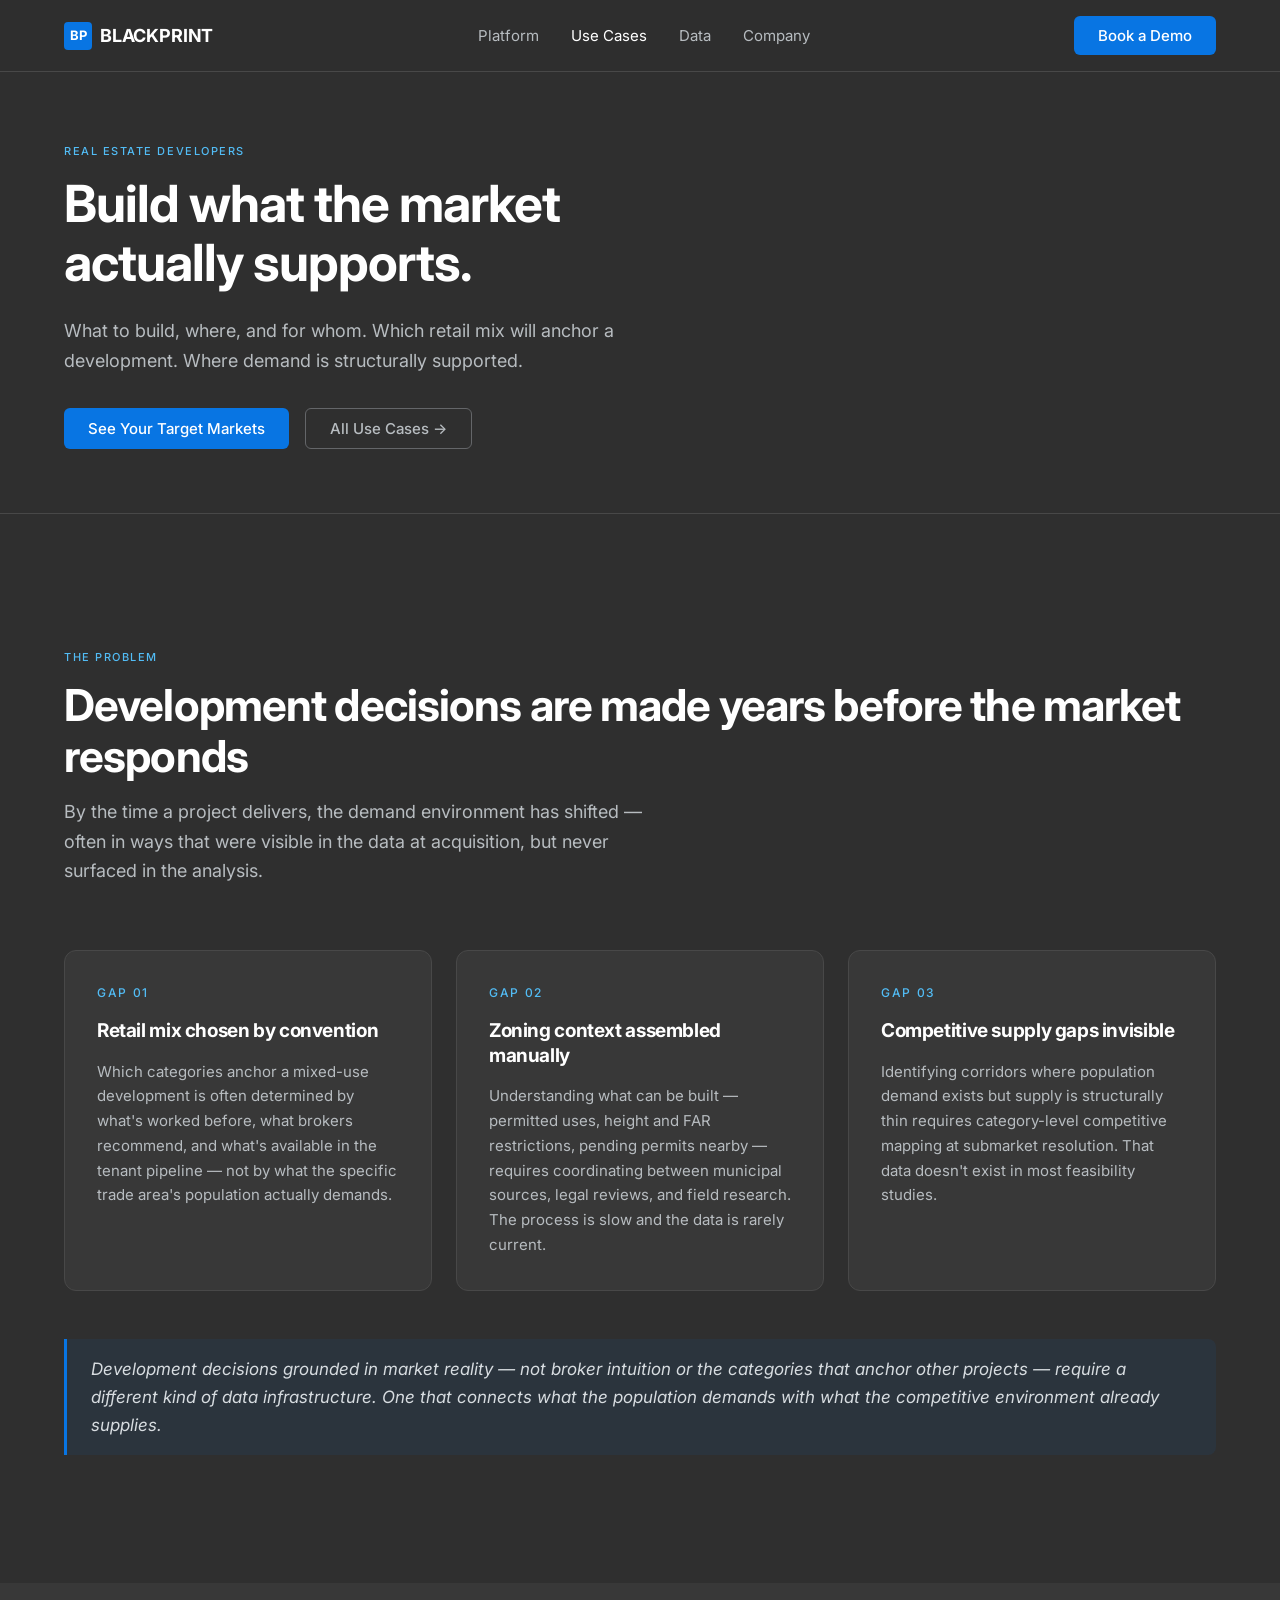
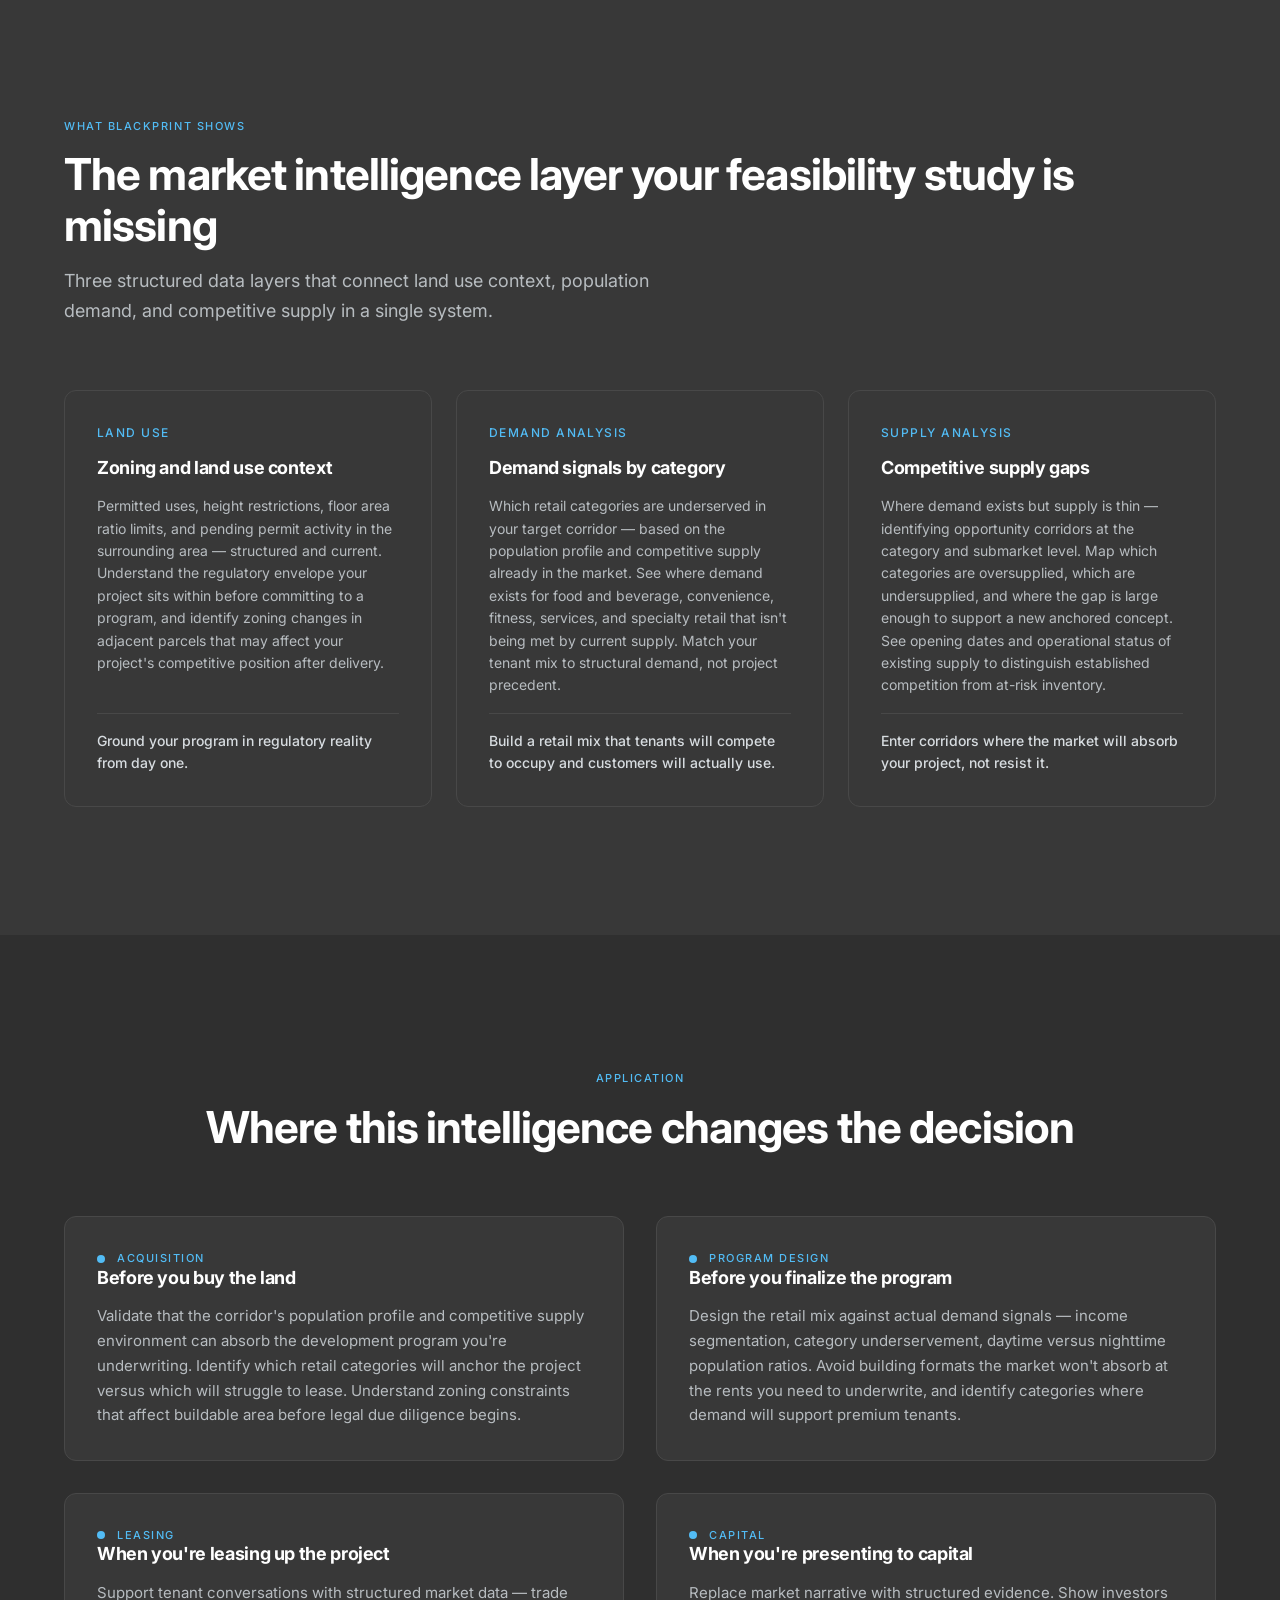
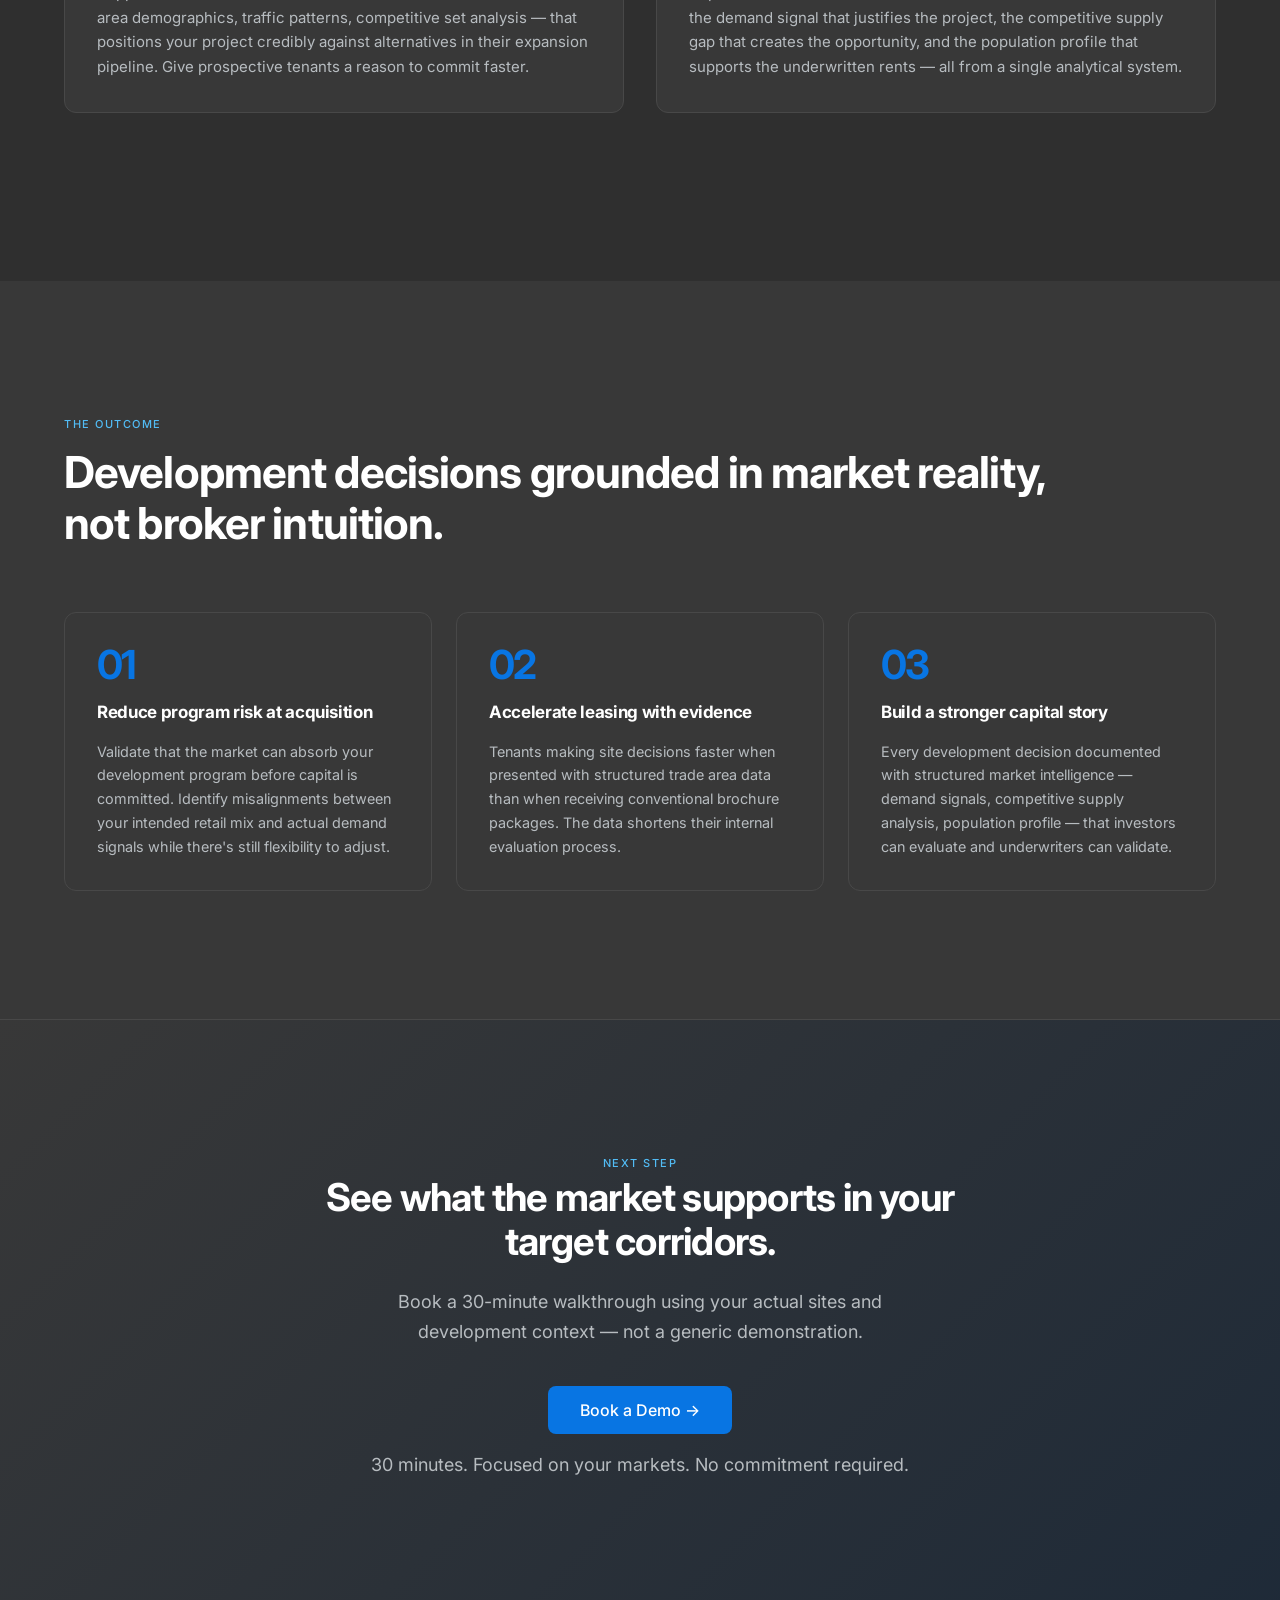
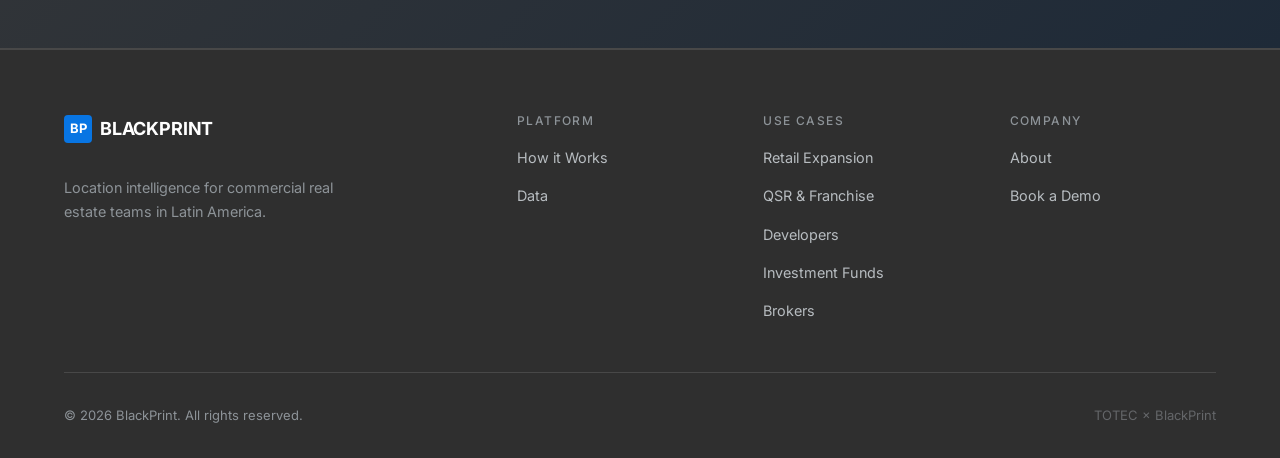
==== use-cases/developers.html @ a7b7764f "Add developers use-case page and company page - use-cases/developers.html: developer-focused page co" ====
<!DOCTYPE html>
<html lang="en">
<head>
  <meta charset="UTF-8" />
  <meta name="viewport" content="width=device-width, initial-scale=1.0" />
  <title>Developers — BlackPrint</title>
  <meta name="description" content="Build what the market actually supports. BlackPrint gives real estate developers zoning context, demand signals by category, and competitive supply gap analysis to ground development decisions in market reality." />
  <link rel="preconnect" href="https://fonts.googleapis.com" />
  <link rel="preconnect" href="https://fonts.gstatic.com" crossorigin />
  <link href="https://fonts.googleapis.com/css2?family=Inter:wght@400;500;700&display=swap" rel="stylesheet" />
  <link rel="stylesheet" href="../css/style.css" />
</head>
<body>

  <nav class="nav" id="nav">
    <div class="nav__inner">
      <a href="/" class="nav__logo"><div class="nav__logo-mark">BP</div>BLACKPRINT</a>
      <ul class="nav__links">
        <li><a href="../platform.html" class="nav__link">Platform</a></li>
        <li><a href="index.html" class="nav__link active">Use Cases</a></li>
        <li><a href="../data/index.html" class="nav__link">Data</a></li>
        <li><a href="../company/index.html" class="nav__link">Company</a></li>
      </ul>
      <div class="nav__cta"><a href="../demo.html" class="btn btn--primary">Book a Demo</a></div>
      <button class="nav__toggle" id="navToggle" aria-label="Toggle menu"><span></span><span></span><span></span></button>
    </div>
  </nav>

  <!-- PAGE HERO -->
  <section class="page-hero">
    <div class="container">
      <span class="eyebrow">Real Estate Developers</span>
      <h1>Build what the market<br/>actually supports.</h1>
      <p style="font-size:1.125rem;color:var(--depth-3);max-width:600px;margin-top:1.5rem;line-height:1.65;">What to build, where, and for whom. Which retail mix will anchor a development. Where demand is structurally supported.</p>
      <div style="margin-top:2rem;display:flex;gap:1rem;flex-wrap:wrap;">
        <a href="../demo.html" class="btn btn--primary">See Your Target Markets</a>
        <a href="index.html" class="btn btn--secondary">All Use Cases →</a>
      </div>
    </div>
  </section>

  <!-- PROBLEM SECTION -->
  <section class="section section--dark">
    <div class="container">
      <div class="section-header reveal">
        <span class="eyebrow">The Problem</span>
        <h2>Development decisions are made years before the market responds</h2>
        <p>By the time a project delivers, the demand environment has shifted — often in ways that were visible in the data at acquisition, but never surfaced in the analysis.</p>
      </div>

      <div class="problem-cards reveal">
        <div class="problem-card">
          <div class="problem-card__number">Gap 01</div>
          <h3>Retail mix chosen by convention</h3>
          <p>Which categories anchor a mixed-use development is often determined by what's worked before, what brokers recommend, and what's available in the tenant pipeline — not by what the specific trade area's population actually demands.</p>
        </div>
        <div class="problem-card">
          <div class="problem-card__number">Gap 02</div>
          <h3>Zoning context assembled manually</h3>
          <p>Understanding what can be built — permitted uses, height and FAR restrictions, pending permits nearby — requires coordinating between municipal sources, legal reviews, and field research. The process is slow and the data is rarely current.</p>
        </div>
        <div class="problem-card">
          <div class="problem-card__number">Gap 03</div>
          <h3>Competitive supply gaps invisible</h3>
          <p>Identifying corridors where population demand exists but supply is structurally thin requires category-level competitive mapping at submarket resolution. That data doesn't exist in most feasibility studies.</p>
        </div>
      </div>

      <div class="bridge-line reveal">
        <p>Development decisions grounded in market reality — not broker intuition or the categories that anchor other projects — require a different kind of data infrastructure. One that connects what the population demands with what the competitive environment already supplies.</p>
      </div>
    </div>
  </section>

  <!-- WHAT BLACKPRINT SHOWS -->
  <section class="section section--mid">
    <div class="container">
      <div class="section-header reveal">
        <span class="eyebrow">What BlackPrint Shows</span>
        <h2>The market intelligence layer your feasibility study is missing</h2>
        <p>Three structured data layers that connect land use context, population demand, and competitive supply in a single system.</p>
      </div>

      <div style="display:grid;grid-template-columns:repeat(auto-fit,minmax(300px,1fr));gap:var(--space-6);">

        <div class="icp-card reveal">
          <div class="icp-card__role">Land Use</div>
          <h3>Zoning and land use context</h3>
          <p>Permitted uses, height restrictions, floor area ratio limits, and pending permit activity in the surrounding area — structured and current. Understand the regulatory envelope your project sits within before committing to a program, and identify zoning changes in adjacent parcels that may affect your project's competitive position after delivery.</p>
          <div class="outcome">
            <p>Ground your program in regulatory reality from day one.</p>
          </div>
        </div>

        <div class="icp-card reveal">
          <div class="icp-card__role">Demand Analysis</div>
          <h3>Demand signals by category</h3>
          <p>Which retail categories are underserved in your target corridor — based on the population profile and competitive supply already in the market. See where demand exists for food and beverage, convenience, fitness, services, and specialty retail that isn't being met by current supply. Match your tenant mix to structural demand, not project precedent.</p>
          <div class="outcome">
            <p>Build a retail mix that tenants will compete to occupy and customers will actually use.</p>
          </div>
        </div>

        <div class="icp-card reveal">
          <div class="icp-card__role">Supply Analysis</div>
          <h3>Competitive supply gaps</h3>
          <p>Where demand exists but supply is thin — identifying opportunity corridors at the category and submarket level. Map which categories are oversupplied, which are undersupplied, and where the gap is large enough to support a new anchored concept. See opening dates and operational status of existing supply to distinguish established competition from at-risk inventory.</p>
          <div class="outcome">
            <p>Enter corridors where the market will absorb your project, not resist it.</p>
          </div>
        </div>

      </div>
    </div>
  </section>

  <!-- HOW IT APPLIES SECTION -->
  <section class="section section--dark">
    <div class="container">
      <div class="section-header section-header--center reveal">
        <span class="eyebrow">Application</span>
        <h2>Where this intelligence changes the decision</h2>
      </div>

      <div style="display:grid;grid-template-columns:1fr 1fr;gap:var(--space-8);margin-bottom:var(--space-10);" class="reveal">

        <div style="background:var(--depth-8);border:1px solid var(--depth-7);border-radius:12px;padding:var(--space-8);">
          <div style="display:flex;align-items:center;gap:var(--space-3);margin-bottom:var(--space-5);">
            <div style="width:8px;height:8px;border-radius:50%;background:var(--blue-highlight);flex-shrink:0;"></div>
            <span class="eyebrow" style="margin:0;">Acquisition</span>
          </div>
          <h3 style="font-size:1.125rem;margin-bottom:var(--space-4);">Before you buy the land</h3>
          <p style="color:var(--depth-3);font-size:0.9375rem;line-height:1.65;">Validate that the corridor's population profile and competitive supply environment can absorb the development program you're underwriting. Identify which retail categories will anchor the project versus which will struggle to lease. Understand zoning constraints that affect buildable area before legal due diligence begins.</p>
        </div>

        <div style="background:var(--depth-8);border:1px solid var(--depth-7);border-radius:12px;padding:var(--space-8);">
          <div style="display:flex;align-items:center;gap:var(--space-3);margin-bottom:var(--space-5);">
            <div style="width:8px;height:8px;border-radius:50%;background:var(--blue-highlight);flex-shrink:0;"></div>
            <span class="eyebrow" style="margin:0;">Program Design</span>
          </div>
          <h3 style="font-size:1.125rem;margin-bottom:var(--space-4);">Before you finalize the program</h3>
          <p style="color:var(--depth-3);font-size:0.9375rem;line-height:1.65;">Design the retail mix against actual demand signals — income segmentation, category underservement, daytime versus nighttime population ratios. Avoid building formats the market won't absorb at the rents you need to underwrite, and identify categories where demand will support premium tenants.</p>
        </div>

        <div style="background:var(--depth-8);border:1px solid var(--depth-7);border-radius:12px;padding:var(--space-8);">
          <div style="display:flex;align-items:center;gap:var(--space-3);margin-bottom:var(--space-5);">
            <div style="width:8px;height:8px;border-radius:50%;background:var(--blue-highlight);flex-shrink:0;"></div>
            <span class="eyebrow" style="margin:0;">Leasing</span>
          </div>
          <h3 style="font-size:1.125rem;margin-bottom:var(--space-4);">When you're leasing up the project</h3>
          <p style="color:var(--depth-3);font-size:0.9375rem;line-height:1.65;">Support tenant conversations with structured market data — trade area demographics, traffic patterns, competitive set analysis — that positions your project credibly against alternatives in their expansion pipeline. Give prospective tenants a reason to commit faster.</p>
        </div>

        <div style="background:var(--depth-8);border:1px solid var(--depth-7);border-radius:12px;padding:var(--space-8);">
          <div style="display:flex;align-items:center;gap:var(--space-3);margin-bottom:var(--space-5);">
            <div style="width:8px;height:8px;border-radius:50%;background:var(--blue-highlight);flex-shrink:0;"></div>
            <span class="eyebrow" style="margin:0;">Capital</span>
          </div>
          <h3 style="font-size:1.125rem;margin-bottom:var(--space-4);">When you're presenting to capital</h3>
          <p style="color:var(--depth-3);font-size:0.9375rem;line-height:1.65;">Replace market narrative with structured evidence. Show investors the demand signal that justifies the project, the competitive supply gap that creates the opportunity, and the population profile that supports the underwritten rents — all from a single analytical system.</p>
        </div>

      </div>
    </div>
  </section>

  <!-- OUTCOME SECTION -->
  <section class="section section--mid">
    <div class="container">
      <div class="section-header reveal">
        <span class="eyebrow">The Outcome</span>
        <h2>Development decisions grounded in market reality,<br/>not broker intuition.</h2>
      </div>

      <div class="outcome-blocks reveal">
        <div class="outcome-block">
          <div class="outcome-block__num">01</div>
          <h3>Reduce program risk at acquisition</h3>
          <p>Validate that the market can absorb your development program before capital is committed. Identify misalignments between your intended retail mix and actual demand signals while there's still flexibility to adjust.</p>
        </div>
        <div class="outcome-block">
          <div class="outcome-block__num">02</div>
          <h3>Accelerate leasing with evidence</h3>
          <p>Tenants making site decisions faster when presented with structured trade area data than when receiving conventional brochure packages. The data shortens their internal evaluation process.</p>
        </div>
        <div class="outcome-block">
          <div class="outcome-block__num">03</div>
          <h3>Build a stronger capital story</h3>
          <p>Every development decision documented with structured market intelligence — demand signals, competitive supply analysis, population profile — that investors can evaluate and underwriters can validate.</p>
        </div>
      </div>
    </div>
  </section>

  <!-- FINAL CTA -->
  <section class="final-cta">
    <div class="container">
      <div class="reveal">
        <span class="eyebrow">Next Step</span>
        <h2>See what the market supports in your target corridors.</h2>
        <p>Book a 30-minute walkthrough using your actual sites and development context — not a generic demonstration.</p>
        <div class="final-cta__actions">
          <a href="../demo.html" class="btn btn--primary btn--lg">Book a Demo →</a>
          <p class="final-cta__note">30 minutes. Focused on your markets. No commitment required.</p>
        </div>
      </div>
    </div>
  </section>

  <footer class="footer">
    <div class="container">
      <div class="footer__grid">
        <div class="footer__brand"><a href="/" class="nav__logo" style="margin-bottom:1rem;display:inline-flex;"><div class="nav__logo-mark">BP</div>BLACKPRINT</a><p>Location intelligence for commercial real estate teams in Latin America.</p></div>
        <div class="footer__col"><h4>Platform</h4><ul><li><a href="../platform.html">How it Works</a></li><li><a href="../data/index.html">Data</a></li></ul></div>
        <div class="footer__col"><h4>Use Cases</h4><ul><li><a href="retail.html">Retail Expansion</a></li><li><a href="qsr.html">QSR &amp; Franchise</a></li><li><a href="developers.html">Developers</a></li><li><a href="funds.html">Investment Funds</a></li><li><a href="brokers.html">Brokers</a></li></ul></div>
        <div class="footer__col"><h4>Company</h4><ul><li><a href="../company/index.html">About</a></li><li><a href="../demo.html">Book a Demo</a></li></ul></div>
      </div>
      <div class="footer__bottom"><p>© 2026 BlackPrint. All rights reserved.</p><p style="color:var(--depth-6);">TOTEC × BlackPrint</p></div>
    </div>
  </footer>

  <script src="../js/main.js"></script>
</body>
</html>
---- css/style.css ----
/* ============================================
   BLACKPRINT — DESIGN SYSTEM
   TOTEC × BlackPrint | 2026
   ============================================ */

/* --- 1. CUSTOM PROPERTIES ------------------- */
:root {
  /* Shades */
  --depth-9: #2F2F2F;
  --depth-8: #383838;
  --depth-7: #484848;
  --depth-6: #646669;
  --depth-5: #8D9398;
  --depth-3: #B7BCC0;
  --depth-1: #D7DCE0;
  --on-primary: #FFFFFF;
  --on-secondary: #231F20;

  /* Accents */
  --blue-primary: #0875E3;
  --blue-highlight: #52BCF5;
  --pink-primary: #FE2B7C;
  --pink-highlight: #FF9E9E;

  /* Map Colors */
  --map-turquoise: #00BCD4;
  --map-lavender: #A8B0F2;
  --map-purple: #7E57C2;
  --map-blue: #6176F8;
  --map-lime: #C0CA33;
  --map-green: #43A047;
  --map-yellow: #FBC02D;
  --map-orange: #FF6F61;
  --map-red: #FF4F4F;

  /* Performance */
  --class-ab: #67AC5C;
  --class-e: #ED6337;

  /* Typography */
  --font-sans: 'Inter', -apple-system, BlinkMacSystemFont, 'Segoe UI', sans-serif;
  --weight-bold: 700;
  --weight-medium: 500;
  --weight-regular: 400;

  /* Spacing */
  --space-1: 0.25rem;
  --space-2: 0.5rem;
  --space-3: 0.75rem;
  --space-4: 1rem;
  --space-6: 1.5rem;
  --space-8: 2rem;
  --space-10: 2.5rem;
  --space-12: 3rem;
  --space-16: 4rem;
  --space-20: 5rem;
  --space-24: 6rem;
  --space-32: 8rem;

  /* Layout */
  --max-width: 1200px;
  --nav-height: 72px;
}

/* --- 2. RESET & BASE ----------------------- */
*, *::before, *::after {
  box-sizing: border-box;
  margin: 0;
  padding: 0;
}

html {
  scroll-behavior: smooth;
  font-size: 16px;
}

body {
  font-family: var(--font-sans);
  font-weight: var(--weight-regular);
  background-color: var(--depth-9);
  color: var(--on-primary);
  line-height: 1.65;
  -webkit-font-smoothing: antialiased;
  -moz-osx-font-smoothing: grayscale;
  overflow-x: hidden;
}

img, svg { display: block; max-width: 100%; }

a {
  color: inherit;
  text-decoration: none;
}

ul { list-style: none; }

/* --- 3. TYPOGRAPHY -------------------------- */
h1, h2, h3, h4, h5, h6 {
  font-weight: var(--weight-bold);
  line-height: 1.15;
  letter-spacing: -0.02em;
}

.eyebrow {
  font-weight: var(--weight-medium);
  font-size: 11px;
  letter-spacing: 0.14em;
  text-transform: uppercase;
  color: var(--blue-highlight);
}

.body-large {
  font-size: 1.125rem;
  line-height: 1.7;
}

.body-small {
  font-size: 0.875rem;
  line-height: 1.6;
}

/* --- 4. LAYOUT ------------------------------ */
.container {
  max-width: var(--max-width);
  margin: 0 auto;
  padding: 0 var(--space-6);
}

.section {
  padding: var(--space-32) 0;
}

.section--dark {
  background-color: var(--depth-9);
}

.section--mid {
  background-color: var(--depth-8);
}

.section--card {
  background-color: var(--depth-7);
}

.grid-2 {
  display: grid;
  grid-template-columns: repeat(2, 1fr);
  gap: var(--space-8);
}

.grid-3 {
  display: grid;
  grid-template-columns: repeat(3, 1fr);
  gap: var(--space-6);
}

.grid-4 {
  display: grid;
  grid-template-columns: repeat(4, 1fr);
  gap: var(--space-6);
}

/* --- 5. NAVIGATION -------------------------- */
.nav {
  position: fixed;
  top: 0;
  left: 0;
  right: 0;
  z-index: 100;
  height: var(--nav-height);
  background-color: rgba(47, 47, 47, 0.92);
  backdrop-filter: blur(12px);
  -webkit-backdrop-filter: blur(12px);
  border-bottom: 1px solid var(--depth-7);
  transition: background-color 0.3s ease, border-color 0.3s ease;
}

.nav--scrolled {
  background-color: rgba(47, 47, 47, 0.98);
  border-bottom-color: var(--depth-6);
}

.nav__inner {
  max-width: var(--max-width);
  margin: 0 auto;
  padding: 0 var(--space-6);
  height: 100%;
  display: flex;
  align-items: center;
  justify-content: space-between;
  gap: var(--space-8);
}

.nav__logo {
  display: flex;
  align-items: center;
  gap: var(--space-2);
  font-weight: var(--weight-bold);
  font-size: 1.125rem;
  letter-spacing: -0.01em;
  color: var(--on-primary);
  flex-shrink: 0;
}

.nav__logo-mark {
  width: 28px;
  height: 28px;
  background: var(--blue-primary);
  border-radius: 4px;
  display: flex;
  align-items: center;
  justify-content: center;
  font-size: 13px;
  font-weight: 700;
  color: #fff;
  letter-spacing: 0;
}

.nav__links {
  display: flex;
  align-items: center;
  gap: var(--space-8);
}

.nav__link {
  font-size: 0.9375rem;
  color: var(--depth-3);
  transition: color 0.2s;
  white-space: nowrap;
}

.nav__link:hover { color: var(--on-primary); }
.nav__link.active { color: var(--on-primary); }

.nav__cta {
  flex-shrink: 0;
}

/* Mobile menu toggle */
.nav__toggle {
  display: none;
  flex-direction: column;
  gap: 5px;
  cursor: pointer;
  padding: var(--space-2);
  background: none;
  border: none;
}

.nav__toggle span {
  display: block;
  width: 22px;
  height: 2px;
  background: var(--on-primary);
  border-radius: 1px;
  transition: transform 0.3s, opacity 0.3s;
}

.nav--open .nav__toggle span:nth-child(1) { transform: translateY(7px) rotate(45deg); }
.nav--open .nav__toggle span:nth-child(2) { opacity: 0; }
.nav--open .nav__toggle span:nth-child(3) { transform: translateY(-7px) rotate(-45deg); }

/* --- 6. BUTTONS ----------------------------- */
.btn {
  display: inline-flex;
  align-items: center;
  gap: var(--space-2);
  padding: 0.75rem 1.5rem;
  font-family: var(--font-sans);
  font-weight: var(--weight-medium);
  font-size: 0.9375rem;
  line-height: 1;
  border-radius: 6px;
  border: none;
  cursor: pointer;
  transition: background-color 0.2s, color 0.2s, transform 0.15s, box-shadow 0.2s;
  white-space: nowrap;
  text-decoration: none;
}

.btn:active { transform: scale(0.98); }

.btn--primary {
  background-color: var(--blue-primary);
  color: var(--on-primary);
}

.btn--primary:hover {
  background-color: #0669cc;
  box-shadow: 0 4px 20px rgba(8, 117, 227, 0.35);
}

.btn--secondary {
  background-color: transparent;
  color: var(--depth-3);
  border: 1px solid var(--depth-6);
}

.btn--secondary:hover {
  border-color: var(--depth-3);
  color: var(--on-primary);
}

.btn--ghost {
  background-color: transparent;
  color: var(--blue-highlight);
  padding-left: 0;
  padding-right: 0;
}

.btn--ghost:hover { color: var(--on-primary); }

.btn--lg {
  padding: 1rem 2rem;
  font-size: 1rem;
  border-radius: 8px;
}

.btn--sm {
  padding: 0.5rem 1rem;
  font-size: 0.875rem;
}

.btn svg {
  width: 16px;
  height: 16px;
  flex-shrink: 0;
}

/* --- 7. HERO SECTION ------------------------ */
.hero {
  position: relative;
  min-height: 100vh;
  display: flex;
  align-items: center;
  overflow: hidden;
  background-color: var(--depth-9);
  padding-top: var(--nav-height);
}

.hero__bg {
  position: absolute;
  inset: 0;
  z-index: 0;
}

.hero__map {
  position: absolute;
  inset: 0;
  opacity: 0.55;
}

.hero__gradient {
  position: absolute;
  inset: 0;
  background: linear-gradient(
    135deg,
    rgba(47, 47, 47, 0.95) 0%,
    rgba(47, 47, 47, 0.6) 50%,
    rgba(47, 47, 47, 0.85) 100%
  );
}

.hero__content {
  position: relative;
  z-index: 1;
  max-width: 780px;
}

.hero__eyebrow {
  margin-bottom: var(--space-6);
}

.hero__headline {
  font-size: clamp(2.5rem, 5vw, 4rem);
  font-weight: 700;
  line-height: 1.1;
  letter-spacing: -0.03em;
  color: var(--on-primary);
  margin-bottom: var(--space-6);
}

.hero__headline em {
  color: var(--blue-highlight);
  font-style: normal;
}

.hero__subheadline {
  font-size: clamp(1rem, 2vw, 1.2rem);
  color: var(--depth-3);
  line-height: 1.65;
  max-width: 600px;
  margin-bottom: var(--space-10);
}

.hero__ctas {
  display: flex;
  align-items: center;
  gap: var(--space-4);
  flex-wrap: wrap;
}

/* --- 8. MAP VISUALIZATION ------------------- */
.map-visual {
  position: relative;
  width: 100%;
  height: 100%;
}

.map-canvas {
  width: 100%;
  height: 100%;
}

/* Pin animation */
@keyframes pinDrop {
  from { transform: translateY(-20px) scale(0.8); opacity: 0; }
  to { transform: translateY(0) scale(1); opacity: 1; }
}

@keyframes pulse {
  0%, 100% { opacity: 0.6; transform: scale(1); }
  50% { opacity: 0.9; transform: scale(1.05); }
}

@keyframes fadeInLayer {
  from { opacity: 0; }
  to { opacity: 1; }
}

.map-pin {
  animation: pinDrop 0.4s ease-out forwards;
}

.map-layer {
  animation: fadeInLayer 1.2s ease-out forwards;
}

/* --- 9. SECTION HEADINGS ------------------- */
.section-header {
  margin-bottom: var(--space-16);
}

.section-header--center {
  text-align: center;
}

.section-header h2 {
  font-size: clamp(1.875rem, 3.5vw, 2.75rem);
  color: var(--on-primary);
  margin-top: var(--space-3);
  margin-bottom: var(--space-4);
}

.section-header p {
  font-size: 1.125rem;
  color: var(--depth-3);
  max-width: 620px;
}

.section-header--center p {
  margin: 0 auto;
}

/* --- 10. PROBLEM SECTION -------------------- */
.problem-cards {
  display: grid;
  grid-template-columns: repeat(3, 1fr);
  gap: var(--space-6);
  margin-bottom: var(--space-12);
}

.problem-card {
  background-color: var(--depth-8);
  border: 1px solid var(--depth-7);
  border-radius: 12px;
  padding: var(--space-8);
  transition: border-color 0.2s, transform 0.2s;
}

.problem-card:hover {
  border-color: var(--depth-5);
  transform: translateY(-2px);
}

.problem-card__number {
  font-size: 0.75rem;
  font-weight: var(--weight-medium);
  letter-spacing: 0.14em;
  color: var(--blue-highlight);
  text-transform: uppercase;
  margin-bottom: var(--space-4);
}

.problem-card h3 {
  font-size: 1.1875rem;
  color: var(--on-primary);
  margin-bottom: var(--space-4);
  line-height: 1.3;
}

.problem-card p {
  color: var(--depth-3);
  font-size: 0.9375rem;
  line-height: 1.65;
}

.bridge-line {
  border-left: 3px solid var(--blue-primary);
  padding: var(--space-4) var(--space-6);
  background-color: rgba(8, 117, 227, 0.08);
  border-radius: 0 8px 8px 0;
}

.bridge-line p {
  font-size: 1.0625rem;
  color: var(--depth-1);
  font-style: italic;
}

/* --- 11. GAP SECTION ------------------------ */
.gap-content {
  display: grid;
  grid-template-columns: 1fr 1fr;
  gap: var(--space-16);
  align-items: center;
}

.gap-visual {
  position: relative;
}

.gap-boxes {
  display: grid;
  grid-template-columns: 1fr 1fr;
  gap: var(--space-3);
}

.gap-box {
  background-color: var(--depth-7);
  border: 1px solid var(--depth-6);
  border-radius: 8px;
  padding: var(--space-4);
  font-size: 0.8125rem;
  color: var(--depth-3);
  display: flex;
  align-items: center;
  gap: var(--space-2);
}

.gap-box__icon {
  width: 8px;
  height: 8px;
  border-radius: 50%;
  background: var(--depth-5);
  flex-shrink: 0;
}

.gap-arrow {
  display: flex;
  justify-content: center;
  align-items: center;
  padding: var(--space-4);
  grid-column: 1 / -1;
  color: var(--blue-highlight);
  font-size: 1.5rem;
}

.gap-unified {
  background: linear-gradient(135deg, rgba(8, 117, 227, 0.15), rgba(82, 188, 245, 0.1));
  border: 1px solid rgba(82, 188, 245, 0.3);
  border-radius: 12px;
  padding: var(--space-6);
  text-align: center;
  grid-column: 1 / -1;
}

.gap-unified strong {
  display: block;
  color: var(--blue-highlight);
  font-size: 0.875rem;
  letter-spacing: 0.1em;
  text-transform: uppercase;
  margin-bottom: var(--space-2);
}

.gap-unified p {
  color: var(--depth-1);
  font-size: 0.9375rem;
}

/* --- 12. SYSTEM SECTION -------------------- */
.workflow-steps {
  display: grid;
  grid-template-columns: repeat(3, 1fr);
  gap: var(--space-6);
  margin-bottom: var(--space-12);
}

.workflow-step {
  position: relative;
}

.workflow-step__connector {
  display: none;
}

.workflow-step__num {
  font-size: 0.75rem;
  font-weight: var(--weight-medium);
  letter-spacing: 0.14em;
  color: var(--blue-highlight);
  text-transform: uppercase;
  margin-bottom: var(--space-4);
}

.workflow-step__title {
  font-size: 1.375rem;
  color: var(--on-primary);
  margin-bottom: var(--space-4);
  padding-bottom: var(--space-4);
  border-bottom: 1px solid var(--depth-7);
}

.workflow-step p {
  color: var(--depth-3);
  font-size: 0.9375rem;
  line-height: 1.65;
}

.system-callout {
  display: flex;
  align-items: center;
  justify-content: space-between;
  gap: var(--space-8);
  background: linear-gradient(135deg, var(--depth-8), var(--depth-7));
  border: 1px solid var(--depth-6);
  border-radius: 12px;
  padding: var(--space-8) var(--space-10);
}

.system-callout__flow {
  display: flex;
  align-items: center;
  gap: var(--space-4);
  flex-wrap: wrap;
}

.system-callout__flow span {
  font-size: 1.125rem;
  font-weight: var(--weight-bold);
  color: var(--on-primary);
}

.system-callout__flow .arrow {
  color: var(--blue-highlight);
  font-size: 1.25rem;
}

.system-callout__desc {
  font-size: 0.875rem;
  color: var(--depth-5);
  max-width: 360px;
  text-align: right;
  font-style: italic;
}

/* --- 13. USE CASES / ICP SECTION ----------- */
.icp-tabs {
  display: flex;
  gap: var(--space-2);
  margin-bottom: var(--space-8);
  flex-wrap: wrap;
}

.icp-tab {
  padding: 0.5rem 1.125rem;
  border-radius: 6px;
  border: 1px solid var(--depth-6);
  background: transparent;
  color: var(--depth-3);
  font-family: var(--font-sans);
  font-size: 0.875rem;
  font-weight: var(--weight-medium);
  cursor: pointer;
  transition: all 0.2s;
}

.icp-tab:hover {
  border-color: var(--depth-3);
  color: var(--on-primary);
}

.icp-tab.active {
  background: var(--blue-primary);
  border-color: var(--blue-primary);
  color: var(--on-primary);
}

.icp-cards {
  display: grid;
  grid-template-columns: repeat(auto-fit, minmax(280px, 1fr));
  gap: var(--space-6);
}

.icp-card {
  background-color: var(--depth-8);
  border: 1px solid var(--depth-7);
  border-radius: 12px;
  padding: var(--space-8);
  display: flex;
  flex-direction: column;
  gap: var(--space-4);
  transition: border-color 0.2s, transform 0.2s;
  cursor: pointer;
}

.icp-card:hover {
  border-color: var(--blue-primary);
  transform: translateY(-2px);
}

.icp-card__role {
  font-size: 0.75rem;
  font-weight: var(--weight-medium);
  letter-spacing: 0.12em;
  text-transform: uppercase;
  color: var(--blue-highlight);
}

.icp-card h3 {
  font-size: 1.125rem;
  color: var(--on-primary);
}

.icp-card__section-label {
  font-size: 0.75rem;
  font-weight: var(--weight-medium);
  letter-spacing: 0.1em;
  text-transform: uppercase;
  color: var(--depth-5);
  margin-top: var(--space-2);
}

.icp-card p {
  font-size: 0.875rem;
  color: var(--depth-3);
  line-height: 1.6;
}

.icp-card .outcome {
  margin-top: auto;
  padding-top: var(--space-4);
  border-top: 1px solid var(--depth-7);
}

.icp-card .outcome p {
  color: var(--depth-1);
  font-size: 0.875rem;
  font-weight: var(--weight-medium);
}

.icp-card .btn {
  margin-top: var(--space-2);
}

/* --- 14. OUTCOMES SECTION ------------------ */
.outcome-blocks {
  display: grid;
  grid-template-columns: repeat(3, 1fr);
  gap: var(--space-6);
}

.outcome-block {
  padding: var(--space-8);
  border-radius: 12px;
  background-color: var(--depth-8);
  border: 1px solid var(--depth-7);
}

.outcome-block__num {
  font-size: 2.5rem;
  font-weight: var(--weight-bold);
  color: var(--blue-primary);
  letter-spacing: -0.04em;
  margin-bottom: var(--space-4);
  line-height: 1;
}

.outcome-block h3 {
  font-size: 1.0625rem;
  color: var(--on-primary);
  margin-bottom: var(--space-4);
  line-height: 1.3;
}

.outcome-block p {
  font-size: 0.9rem;
  color: var(--depth-3);
  line-height: 1.65;
}

/* --- 15. CREDIBILITY SECTION --------------- */
.credibility-pillars {
  display: grid;
  grid-template-columns: repeat(3, 1fr);
  gap: var(--space-6);
  margin-bottom: var(--space-12);
}

.credibility-pillar {
  padding: var(--space-8);
}

.credibility-pillar__icon {
  width: 40px;
  height: 40px;
  border-radius: 8px;
  background: rgba(8, 117, 227, 0.15);
  display: flex;
  align-items: center;
  justify-content: center;
  margin-bottom: var(--space-6);
  color: var(--blue-highlight);
}

.credibility-pillar h3 {
  font-size: 1.125rem;
  color: var(--on-primary);
  margin-bottom: var(--space-4);
}

.credibility-pillar p {
  font-size: 0.9375rem;
  color: var(--depth-3);
  line-height: 1.65;
}

.quote-block {
  border-top: 1px solid var(--depth-7);
  padding-top: var(--space-12);
  text-align: center;
}

.quote-block blockquote {
  font-size: clamp(1rem, 2vw, 1.25rem);
  color: var(--depth-1);
  font-style: italic;
  line-height: 1.6;
  max-width: 680px;
  margin: 0 auto var(--space-4);
}

.quote-block cite {
  font-size: 0.875rem;
  color: var(--depth-5);
  font-style: normal;
}

/* Data stat callout */
.data-stat {
  display: flex;
  align-items: center;
  gap: var(--space-3);
  padding: var(--space-4) var(--space-6);
  background: rgba(82, 188, 245, 0.08);
  border: 1px solid rgba(82, 188, 245, 0.2);
  border-radius: 8px;
  margin-bottom: var(--space-8);
  width: fit-content;
}

.data-stat__num {
  font-size: 1.75rem;
  font-weight: var(--weight-bold);
  color: var(--blue-highlight);
  letter-spacing: -0.04em;
}

.data-stat__label {
  font-size: 0.875rem;
  color: var(--depth-3);
}

/* --- 16. FINAL CTA SECTION ----------------- */
.final-cta {
  background: linear-gradient(135deg, var(--depth-8) 0%, #1e2a38 100%);
  border-top: 1px solid var(--depth-7);
  border-bottom: 1px solid var(--depth-7);
  text-align: center;
  padding: var(--space-32) 0;
}

.final-cta h2 {
  font-size: clamp(1.75rem, 3vw, 2.5rem);
  color: var(--on-primary);
  margin-bottom: var(--space-6);
  max-width: 700px;
  margin-left: auto;
  margin-right: auto;
}

.final-cta p {
  font-size: 1.125rem;
  color: var(--depth-3);
  max-width: 560px;
  margin: 0 auto var(--space-10);
  line-height: 1.65;
}

.final-cta__actions {
  display: flex;
  flex-direction: column;
  align-items: center;
  gap: var(--space-4);
}

.final-cta__note {
  font-size: 0.875rem;
  color: var(--depth-5);
}

/* --- 17. FOOTER ----------------------------- */
.footer {
  background-color: var(--depth-9);
  border-top: 1px solid var(--depth-7);
  padding: var(--space-16) 0 var(--space-8);
}

.footer__grid {
  display: grid;
  grid-template-columns: 2fr 1fr 1fr 1fr;
  gap: var(--space-10);
  margin-bottom: var(--space-12);
}

.footer__brand p {
  font-size: 0.9rem;
  color: var(--depth-5);
  margin-top: var(--space-4);
  max-width: 280px;
  line-height: 1.65;
}

.footer__col h4 {
  font-size: 0.75rem;
  font-weight: var(--weight-medium);
  letter-spacing: 0.12em;
  text-transform: uppercase;
  color: var(--depth-5);
  margin-bottom: var(--space-4);
}

.footer__col ul {
  display: flex;
  flex-direction: column;
  gap: var(--space-3);
}

.footer__col a {
  font-size: 0.9rem;
  color: var(--depth-3);
  transition: color 0.2s;
}

.footer__col a:hover { color: var(--on-primary); }

.footer__bottom {
  display: flex;
  align-items: center;
  justify-content: space-between;
  padding-top: var(--space-8);
  border-top: 1px solid var(--depth-7);
}

.footer__bottom p {
  font-size: 0.8125rem;
  color: var(--depth-5);
}

/* --- 18. PLATFORM PAGE ---------------------- */
.platform-hero {
  padding: calc(var(--nav-height) + var(--space-20)) 0 var(--space-20);
  background: var(--depth-9);
}

.platform-feature-list {
  display: grid;
  grid-template-columns: 1fr 1fr;
  gap: var(--space-4);
  margin-top: var(--space-8);
}

.platform-feature {
  display: flex;
  align-items: flex-start;
  gap: var(--space-3);
  padding: var(--space-4);
  background: var(--depth-8);
  border-radius: 8px;
  border: 1px solid var(--depth-7);
}

.platform-feature__icon {
  width: 20px;
  height: 20px;
  background: rgba(8, 117, 227, 0.2);
  border-radius: 4px;
  display: flex;
  align-items: center;
  justify-content: center;
  flex-shrink: 0;
  color: var(--blue-highlight);
  font-size: 10px;
}

.platform-feature p {
  font-size: 0.875rem;
  color: var(--depth-3);
  line-height: 1.5;
}

/* Dataset grid */
.dataset-grid {
  display: grid;
  grid-template-columns: repeat(auto-fit, minmax(200px, 1fr));
  gap: var(--space-4);
}

.dataset-item {
  padding: var(--space-4) var(--space-5);
  background: var(--depth-8);
  border: 1px solid var(--depth-7);
  border-radius: 8px;
  display: flex;
  align-items: center;
  gap: var(--space-3);
}

.dataset-item__dot {
  width: 8px;
  height: 8px;
  border-radius: 50%;
  background: var(--blue-highlight);
  flex-shrink: 0;
}

.dataset-item span {
  font-size: 0.875rem;
  color: var(--depth-3);
}

/* FAQ */
.faq-list {
  display: flex;
  flex-direction: column;
  gap: var(--space-4);
}

.faq-item {
  border: 1px solid var(--depth-7);
  border-radius: 8px;
  overflow: hidden;
}

.faq-item summary {
  padding: var(--space-5) var(--space-6);
  font-weight: var(--weight-medium);
  color: var(--on-primary);
  cursor: pointer;
  display: flex;
  justify-content: space-between;
  align-items: center;
  list-style: none;
  background: var(--depth-8);
  transition: background 0.2s;
}

.faq-item summary:hover { background: var(--depth-7); }
.faq-item summary::-webkit-details-marker { display: none; }

.faq-item summary::after {
  content: '+';
  font-size: 1.25rem;
  color: var(--blue-highlight);
  flex-shrink: 0;
}

.faq-item[open] summary::after { content: '−'; }

.faq-item p {
  padding: var(--space-5) var(--space-6);
  color: var(--depth-3);
  font-size: 0.9375rem;
  line-height: 1.65;
  background: var(--depth-8);
  border-top: 1px solid var(--depth-7);
}

/* --- 19. DEMO / FORM PAGE ------------------- */
.demo-page {
  min-height: 100vh;
  padding-top: var(--nav-height);
  display: grid;
  grid-template-columns: 1fr 1fr;
}

.demo-info {
  padding: var(--space-20) var(--space-12);
  background: var(--depth-9);
  display: flex;
  flex-direction: column;
  justify-content: center;
  border-right: 1px solid var(--depth-7);
}

.demo-form-side {
  padding: var(--space-20) var(--space-12);
  background: var(--depth-8);
  display: flex;
  flex-direction: column;
  justify-content: center;
}

.demo-expect {
  margin-top: var(--space-8);
}

.demo-expect__item {
  display: flex;
  align-items: flex-start;
  gap: var(--space-3);
  padding: var(--space-4) 0;
  border-bottom: 1px solid var(--depth-7);
  font-size: 0.9375rem;
  color: var(--depth-3);
}

.demo-expect__item:last-child { border-bottom: none; }

.demo-expect__item::before {
  content: '';
  width: 6px;
  height: 6px;
  border-radius: 50%;
  background: var(--blue-highlight);
  flex-shrink: 0;
  margin-top: 7px;
}

/* --- 20. FORM STYLES ----------------------- */
.form {
  display: flex;
  flex-direction: column;
  gap: var(--space-5);
}

.form-group {
  display: flex;
  flex-direction: column;
  gap: var(--space-2);
}

.form-group label {
  font-size: 0.8125rem;
  font-weight: var(--weight-medium);
  letter-spacing: 0.06em;
  text-transform: uppercase;
  color: var(--depth-5);
}

.form-group input,
.form-group select,
.form-group textarea {
  padding: 0.75rem 1rem;
  background: var(--depth-9);
  border: 1px solid var(--depth-6);
  border-radius: 6px;
  color: var(--on-primary);
  font-family: var(--font-sans);
  font-size: 0.9375rem;
  transition: border-color 0.2s;
  outline: none;
  width: 100%;
}

.form-group input:focus,
.form-group select:focus,
.form-group textarea:focus {
  border-color: var(--blue-primary);
}

.form-group input::placeholder,
.form-group textarea::placeholder {
  color: var(--depth-5);
}

.form-group textarea {
  resize: vertical;
  min-height: 80px;
}

.form-group select {
  -webkit-appearance: none;
  appearance: none;
  cursor: pointer;
}

.form-group select option {
  background: var(--depth-8);
}

.form__note {
  font-size: 0.8125rem;
  color: var(--depth-5);
  line-height: 1.5;
}

/* --- 21. COMPANY PAGE ---------------------- */
.team-grid {
  display: grid;
  grid-template-columns: repeat(auto-fit, minmax(240px, 1fr));
  gap: var(--space-6);
}

.team-card {
  background: var(--depth-8);
  border: 1px solid var(--depth-7);
  border-radius: 12px;
  padding: var(--space-8);
}

.team-card__avatar {
  width: 56px;
  height: 56px;
  border-radius: 50%;
  background: linear-gradient(135deg, var(--blue-primary), var(--blue-highlight));
  display: flex;
  align-items: center;
  justify-content: center;
  font-size: 1.25rem;
  font-weight: var(--weight-bold);
  color: var(--on-primary);
  margin-bottom: var(--space-4);
}

.team-card h3 {
  font-size: 1.0625rem;
  color: var(--on-primary);
  margin-bottom: var(--space-1);
}

.team-card .role {
  font-size: 0.875rem;
  color: var(--blue-highlight);
  margin-bottom: var(--space-4);
}

.team-card p {
  font-size: 0.875rem;
  color: var(--depth-3);
  line-height: 1.6;
}

/* Timeline */
.timeline {
  display: flex;
  flex-direction: column;
  gap: var(--space-6);
  border-left: 2px solid var(--depth-7);
  padding-left: var(--space-8);
  margin-left: var(--space-4);
}

.timeline-item {
  position: relative;
}

.timeline-item::before {
  content: '';
  position: absolute;
  left: calc(-1 * var(--space-8) - 5px);
  top: 6px;
  width: 10px;
  height: 10px;
  border-radius: 50%;
  background: var(--blue-primary);
  border: 2px solid var(--depth-9);
}

.timeline-item .year {
  font-size: 0.75rem;
  font-weight: var(--weight-medium);
  letter-spacing: 0.1em;
  text-transform: uppercase;
  color: var(--blue-highlight);
  margin-bottom: var(--space-2);
}

.timeline-item h3 {
  font-size: 1rem;
  color: var(--on-primary);
  margin-bottom: var(--space-2);
}

.timeline-item p {
  font-size: 0.875rem;
  color: var(--depth-3);
  line-height: 1.6;
}

/* --- 22. DATA PAGE ------------------------- */
.data-categories {
  display: grid;
  grid-template-columns: repeat(auto-fit, minmax(280px, 1fr));
  gap: var(--space-6);
}

.data-category {
  background: var(--depth-8);
  border: 1px solid var(--depth-7);
  border-radius: 12px;
  padding: var(--space-6);
}

.data-category__header {
  display: flex;
  align-items: center;
  gap: var(--space-3);
  margin-bottom: var(--space-4);
  padding-bottom: var(--space-4);
  border-bottom: 1px solid var(--depth-7);
}

.data-category__dot {
  width: 12px;
  height: 12px;
  border-radius: 50%;
  flex-shrink: 0;
}

.data-category h3 {
  font-size: 0.9375rem;
  color: var(--on-primary);
}

.data-category ul {
  display: flex;
  flex-direction: column;
  gap: var(--space-2);
}

.data-category li {
  font-size: 0.875rem;
  color: var(--depth-3);
  padding-left: var(--space-4);
  position: relative;
}

.data-category li::before {
  content: '—';
  position: absolute;
  left: 0;
  color: var(--depth-6);
}

/* --- 23. ANIMATIONS ------------------------ */
@keyframes fadeUp {
  from { opacity: 0; transform: translateY(20px); }
  to { opacity: 1; transform: translateY(0); }
}

.animate-fade-up {
  opacity: 0;
  animation: fadeUp 0.5s ease-out forwards;
}

.animate-fade-up--1 { animation-delay: 0.1s; }
.animate-fade-up--2 { animation-delay: 0.2s; }
.animate-fade-up--3 { animation-delay: 0.3s; }
.animate-fade-up--4 { animation-delay: 0.4s; }

/* Scroll-triggered reveals */
.reveal {
  opacity: 0;
  transform: translateY(24px);
  transition: opacity 0.55s ease, transform 0.55s ease;
}

.reveal.visible {
  opacity: 1;
  transform: translateY(0);
}

/* --- 24. RESPONSIVE ------------------------ */
@media (max-width: 1024px) {
  .grid-4 { grid-template-columns: repeat(2, 1fr); }
  .footer__grid { grid-template-columns: 1fr 1fr; }
  .demo-page { grid-template-columns: 1fr; }
  .demo-info { border-right: none; border-bottom: 1px solid var(--depth-7); padding: var(--space-12); }
  .demo-form-side { padding: var(--space-12); }
}

@media (max-width: 768px) {
  :root { --space-32: 5rem; }

  .nav__links { display: none; }
  .nav__cta { display: none; }
  .nav__toggle { display: flex; }

  .nav--open .nav__links {
    display: flex;
    flex-direction: column;
    position: fixed;
    top: var(--nav-height);
    left: 0;
    right: 0;
    background: var(--depth-8);
    border-bottom: 1px solid var(--depth-7);
    padding: var(--space-6);
    gap: var(--space-4);
    z-index: 99;
  }

  .nav--open .nav__cta {
    display: flex;
    position: fixed;
    bottom: 0;
    left: 0;
    right: 0;
    background: var(--depth-8);
    border-top: 1px solid var(--depth-7);
    padding: var(--space-4) var(--space-6);
    z-index: 99;
  }

  .nav--open .nav__cta .btn { width: 100%; justify-content: center; }

  .problem-cards { grid-template-columns: 1fr; }
  .workflow-steps { grid-template-columns: 1fr; }
  .gap-content { grid-template-columns: 1fr; }
  .outcome-blocks { grid-template-columns: 1fr; }
  .credibility-pillars { grid-template-columns: 1fr; }
  .icp-cards { grid-template-columns: 1fr; }
  .grid-2 { grid-template-columns: 1fr; }
  .grid-3 { grid-template-columns: 1fr; }
  .data-categories { grid-template-columns: 1fr; }

  .footer__grid { grid-template-columns: 1fr; }
  .footer__bottom { flex-direction: column; gap: var(--space-2); text-align: center; }

  .hero__ctas { flex-direction: column; align-items: flex-start; }
  .system-callout { flex-direction: column; align-items: flex-start; }
  .system-callout__desc { text-align: left; }

  .demo-page { display: block; }
}

@media (max-width: 480px) {
  .container { padding: 0 var(--space-4); }
}

/* --- 25. UTILITY CLASSES ------------------- */
.text-center { text-align: center; }
.text-highlight { color: var(--blue-highlight); }
.text-muted { color: var(--depth-5); }
.text-secondary { color: var(--depth-3); }

.mt-4 { margin-top: var(--space-4); }
.mt-8 { margin-top: var(--space-8); }
.mt-12 { margin-top: var(--space-12); }
.mb-4 { margin-bottom: var(--space-4); }
.mb-8 { margin-bottom: var(--space-8); }

.divider {
  height: 1px;
  background: var(--depth-7);
  margin: var(--space-16) 0;
}

.badge {
  display: inline-flex;
  align-items: center;
  gap: var(--space-2);
  padding: 0.25rem 0.75rem;
  border-radius: 100px;
  font-size: 0.75rem;
  font-weight: var(--weight-medium);
  letter-spacing: 0.06em;
}

.badge--blue {
  background: rgba(8, 117, 227, 0.15);
  color: var(--blue-highlight);
  border: 1px solid rgba(82, 188, 245, 0.25);
}

.badge--pink {
  background: rgba(254, 43, 124, 0.12);
  color: var(--pink-primary);
  border: 1px solid rgba(254, 43, 124, 0.25);
}

/* Stat block used in multiple sections */
.stat-row {
  display: flex;
  align-items: center;
  gap: var(--space-10);
  flex-wrap: wrap;
}

.stat {
  display: flex;
  flex-direction: column;
}

.stat__value {
  font-size: 2.25rem;
  font-weight: var(--weight-bold);
  color: var(--on-primary);
  letter-spacing: -0.04em;
  line-height: 1;
}

.stat__label {
  font-size: 0.8125rem;
  color: var(--depth-5);
  margin-top: var(--space-1);
}

/* Score visualization (performance scale) */
.score-scale {
  display: flex;
  gap: 4px;
  align-items: center;
}

.score-segment {
  height: 6px;
  flex: 1;
  border-radius: 100px;
}

/* Page hero (inner pages) */
.page-hero {
  padding: calc(var(--nav-height) + var(--space-16)) 0 var(--space-16);
  background: var(--depth-9);
  border-bottom: 1px solid var(--depth-7);
}

.page-hero h1 {
  font-size: clamp(2rem, 4vw, 3.25rem);
  color: var(--on-primary);
  margin-top: var(--space-3);
  margin-bottom: var(--space-4);
}

.page-hero p {
  font-size: 1.125rem;
  color: var(--depth-3);
  max-width: 600px;
  line-height: 1.65;
}

/* Logo row placeholder */
.logo-row {
  display: flex;
  align-items: center;
  gap: var(--space-8);
  flex-wrap: wrap;
  opacity: 0.45;
  filter: grayscale(1);
  padding: var(--space-6) 0;
}

.logo-placeholder {
  height: 28px;
  background: var(--depth-5);
  border-radius: 4px;
  min-width: 80px;
}

/* Step number display */
.step-num {
  display: inline-flex;
  align-items: center;
  justify-content: center;
  width: 36px;
  height: 36px;
  border-radius: 50%;
  background: var(--blue-primary);
  color: var(--on-primary);
  font-size: 0.875rem;
  font-weight: var(--weight-bold);
  flex-shrink: 0;
}
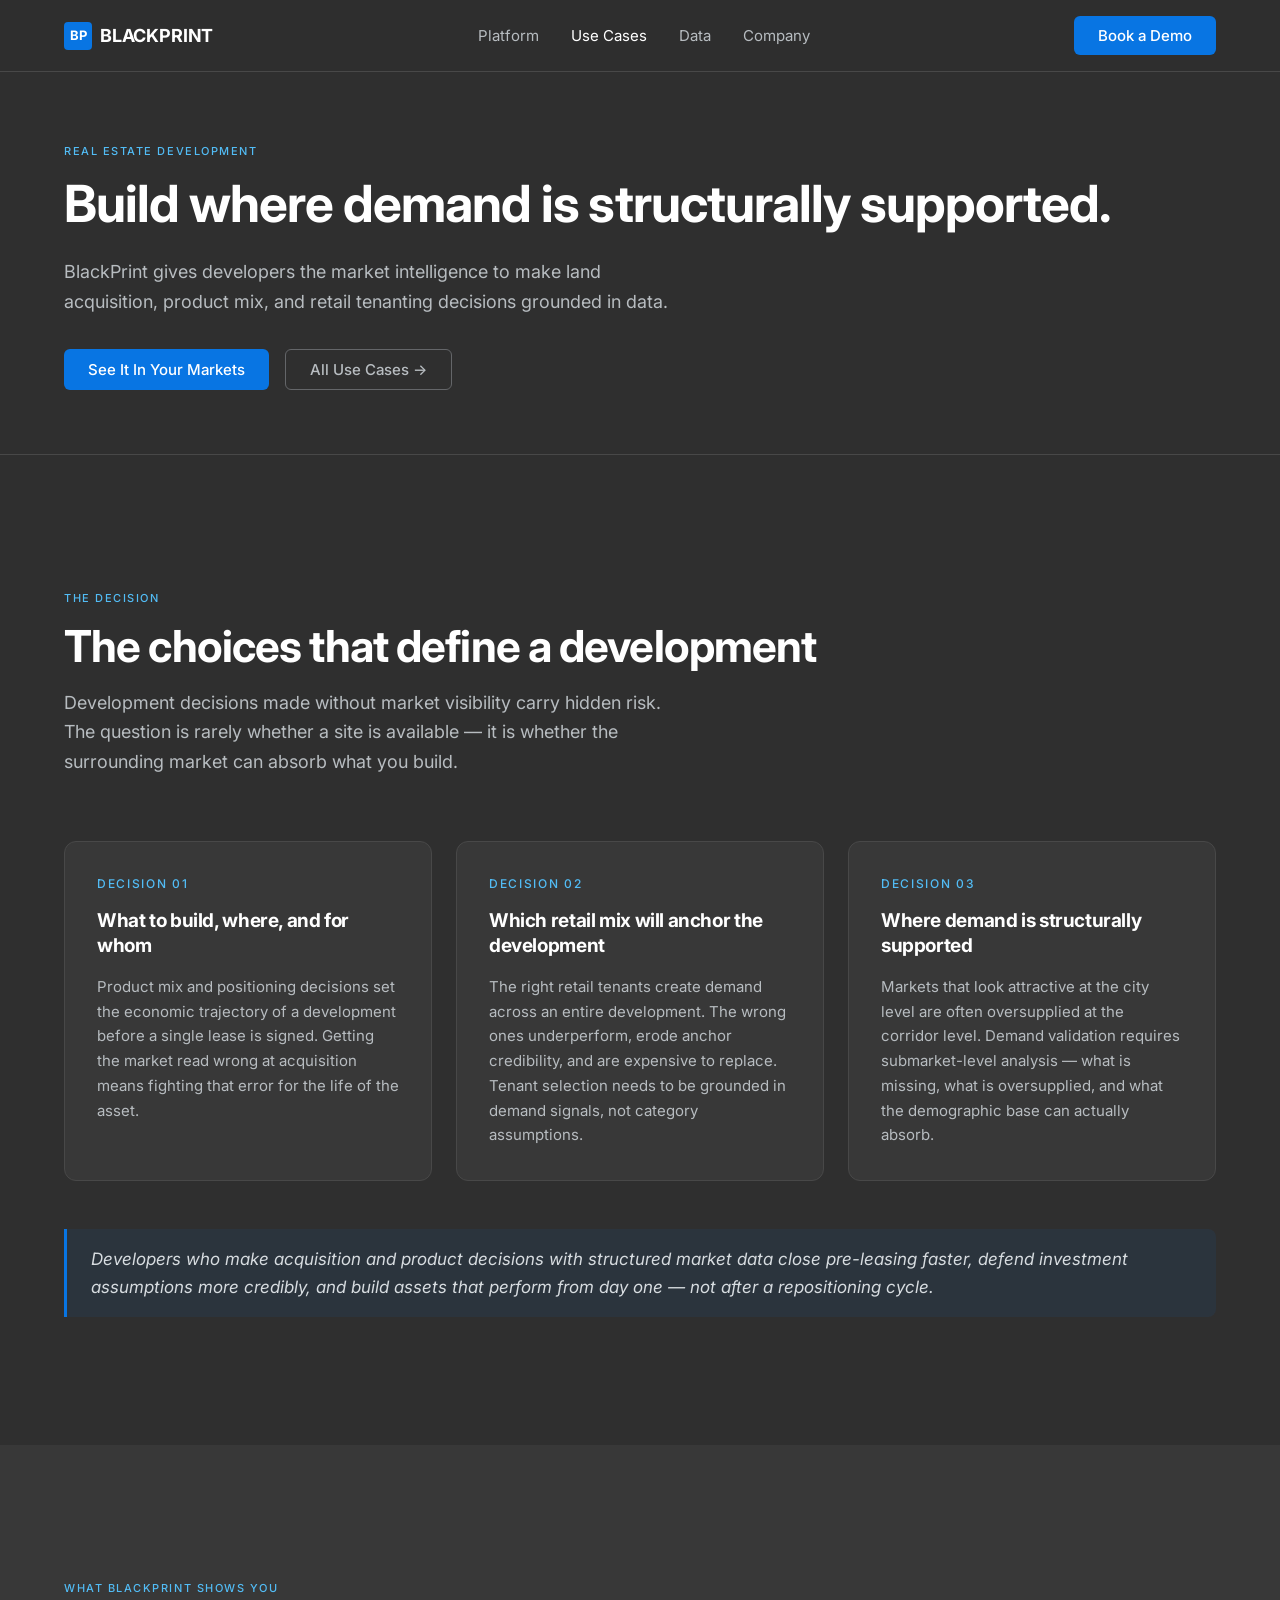
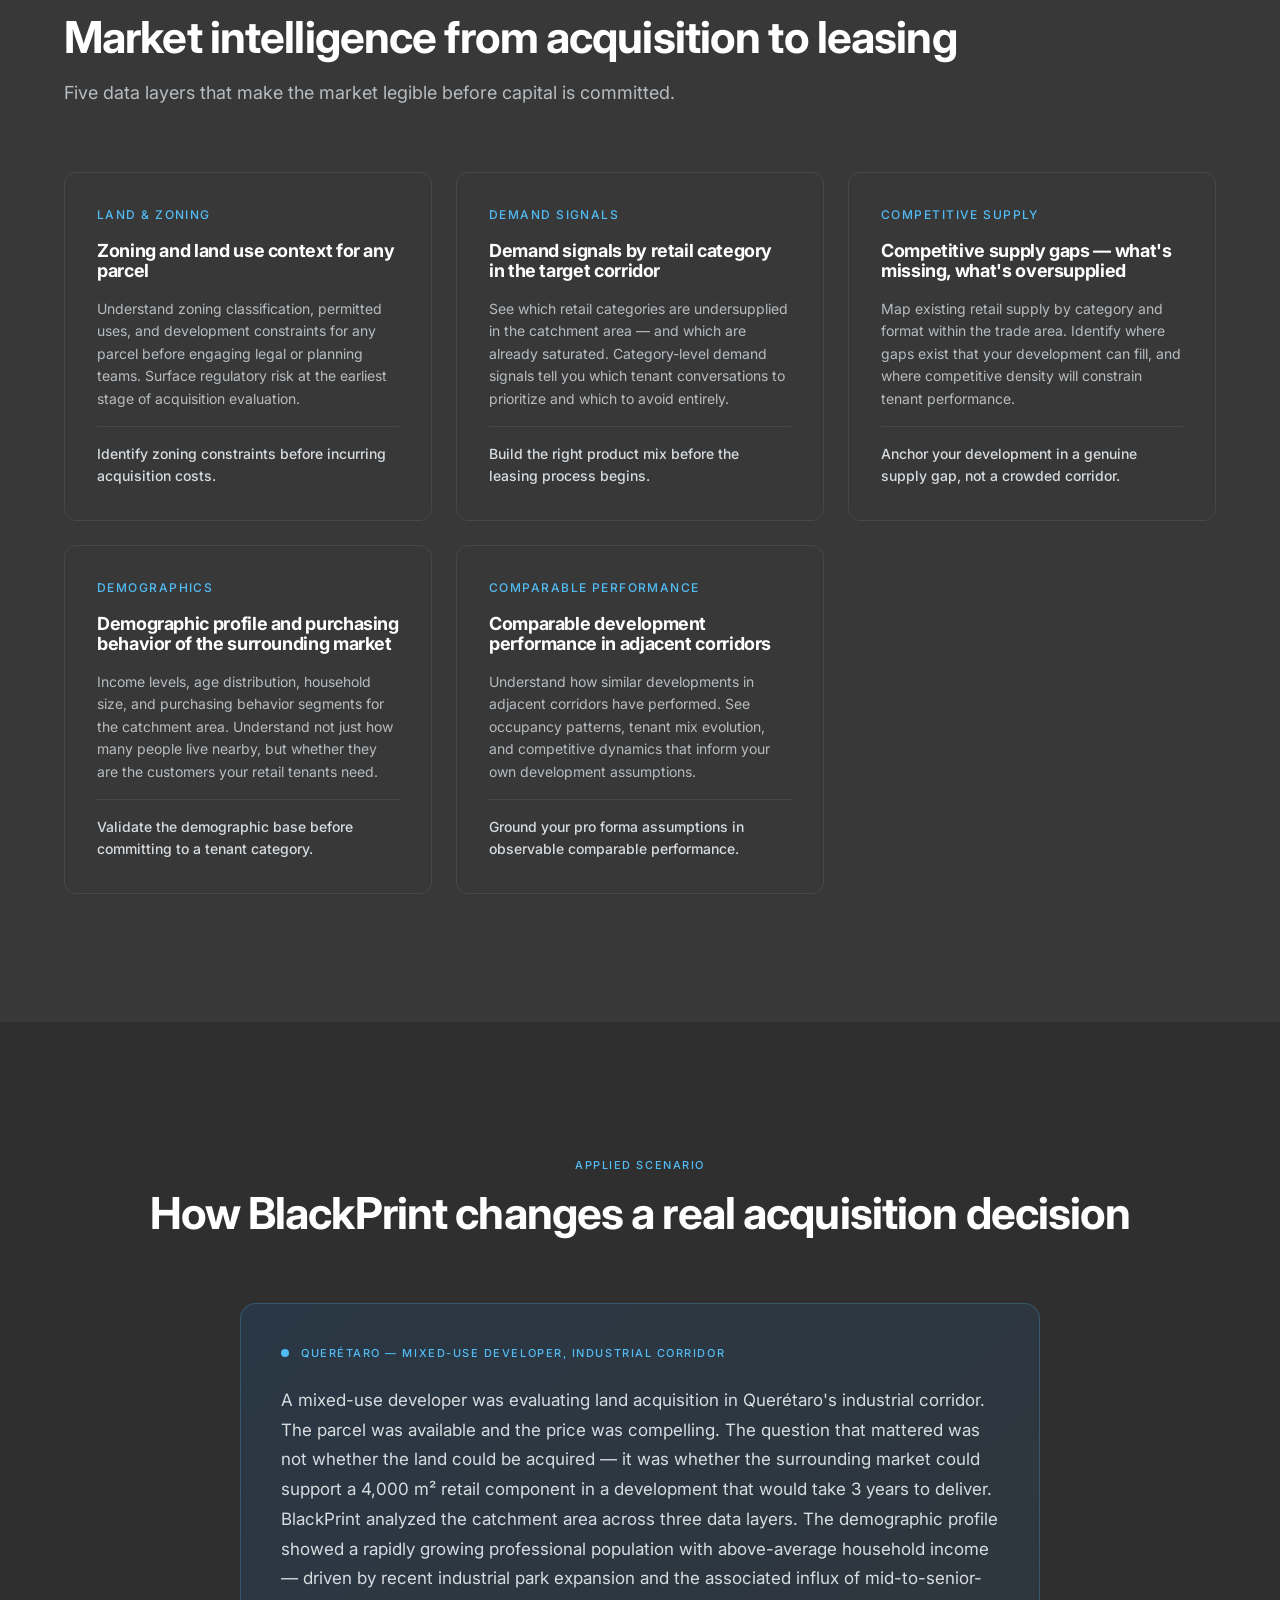
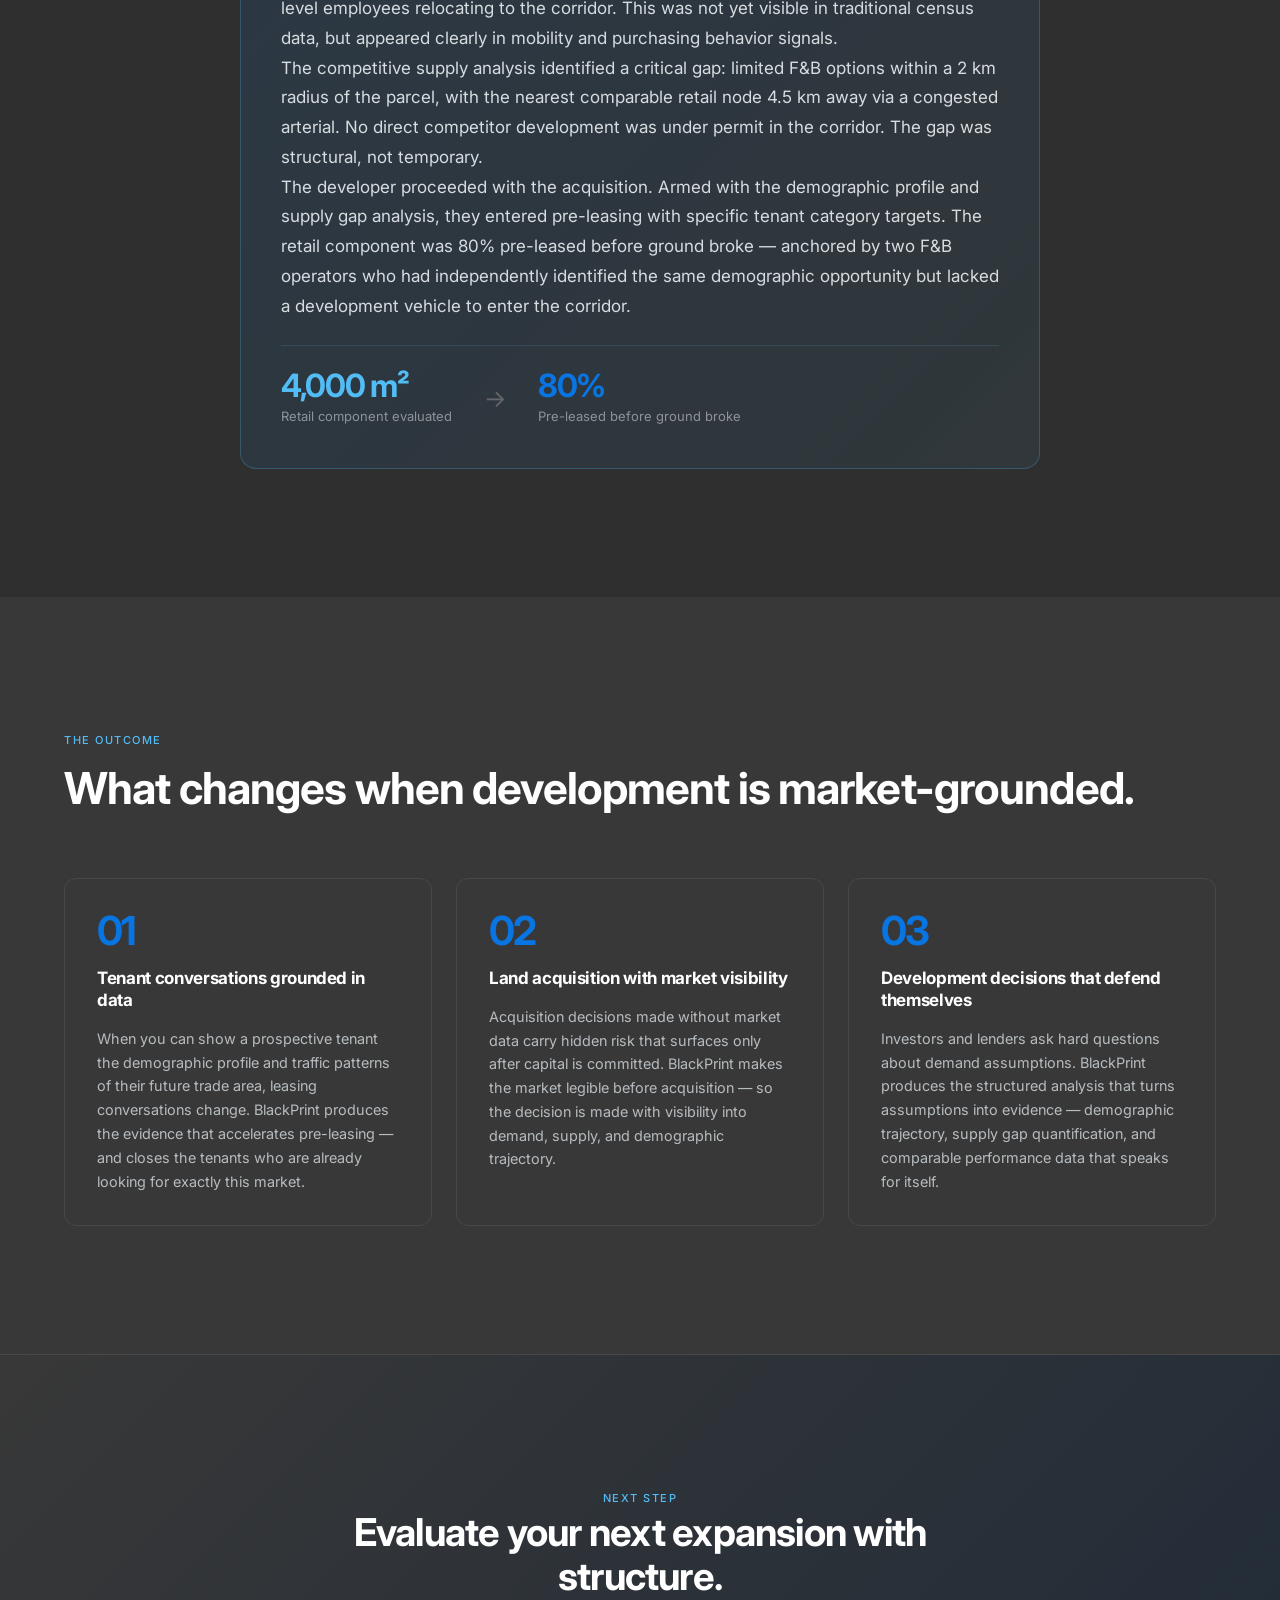
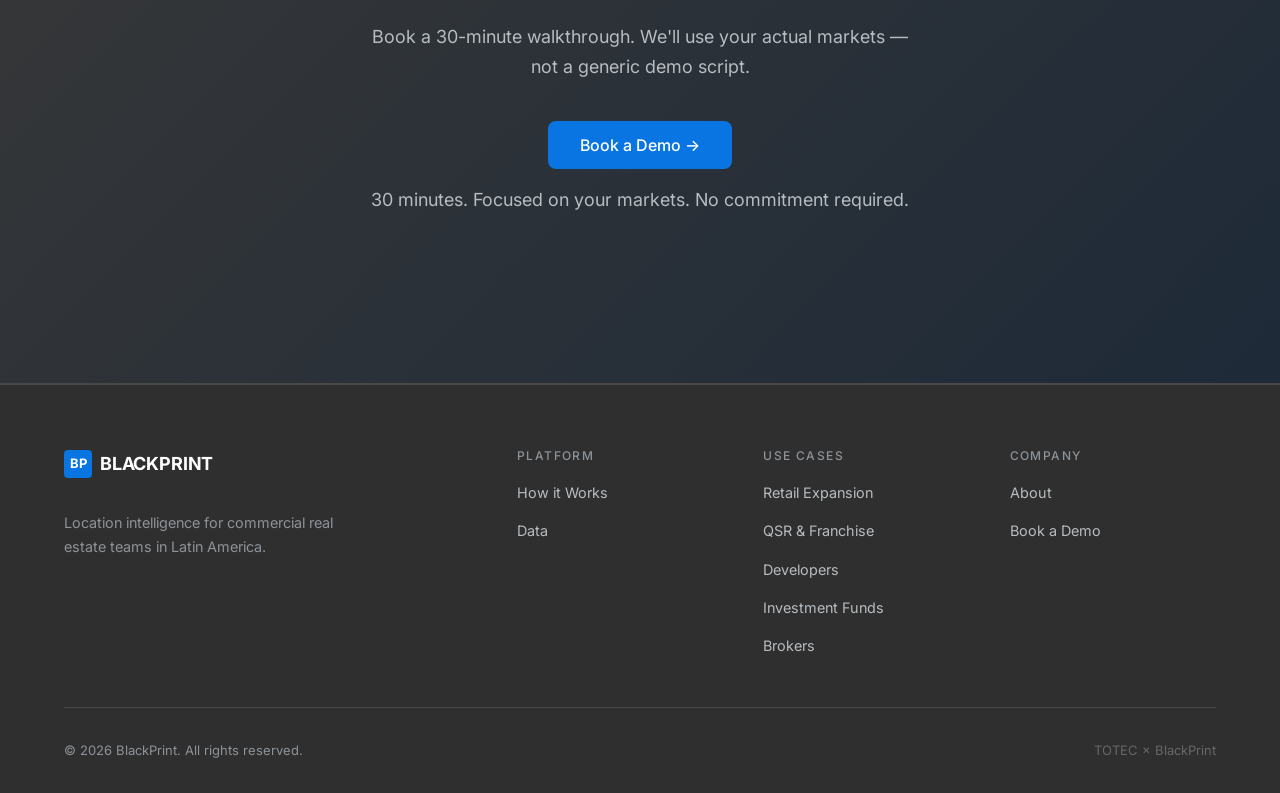
==== commit 5635d727: "Add remaining use-case pages, insights, and case studies - use-cases/funds.html: investment funds pa" ====
--- a/use-cases/developers.html
+++ b/use-cases/developers.html
@@ -4,7 +4,7 @@
   <meta charset="UTF-8" />
   <meta name="viewport" content="width=device-width, initial-scale=1.0" />
   <title>Developers — BlackPrint</title>
-  <meta name="description" content="Build what the market actually supports. BlackPrint gives real estate developers zoning context, demand signals by category, and competitive supply gap analysis to ground development decisions in market reality." />
+  <meta name="description" content="BlackPrint gives developers the market intelligence to make land acquisition, product mix, and retail tenanting decisions grounded in data." />
   <link rel="preconnect" href="https://fonts.googleapis.com" />
   <link rel="preconnect" href="https://fonts.gstatic.com" crossorigin />
   <link href="https://fonts.googleapis.com/css2?family=Inter:wght@400;500;700&display=swap" rel="stylesheet" />
@@ -29,164 +29,166 @@
   <!-- PAGE HERO -->
   <section class="page-hero">
     <div class="container">
-      <span class="eyebrow">Real Estate Developers</span>
-      <h1>Build what the market<br/>actually supports.</h1>
-      <p style="font-size:1.125rem;color:var(--depth-3);max-width:600px;margin-top:1.5rem;line-height:1.65;">What to build, where, and for whom. Which retail mix will anchor a development. Where demand is structurally supported.</p>
+      <span class="eyebrow">Real Estate Development</span>
+      <h1>Build where demand is structurally supported.</h1>
+      <p style="font-size:1.125rem;color:var(--depth-3);max-width:620px;margin-top:1.5rem;line-height:1.65;">BlackPrint gives developers the market intelligence to make land acquisition, product mix, and retail tenanting decisions grounded in data.</p>
       <div style="margin-top:2rem;display:flex;gap:1rem;flex-wrap:wrap;">
-        <a href="../demo.html" class="btn btn--primary">See Your Target Markets</a>
+        <a href="../demo.html" class="btn btn--primary">See It In Your Markets</a>
         <a href="index.html" class="btn btn--secondary">All Use Cases →</a>
       </div>
     </div>
   </section>
 
-  <!-- PROBLEM SECTION -->
+  <!-- THE DECISION -->
   <section class="section section--dark">
     <div class="container">
       <div class="section-header reveal">
-        <span class="eyebrow">The Problem</span>
-        <h2>Development decisions are made years before the market responds</h2>
-        <p>By the time a project delivers, the demand environment has shifted — often in ways that were visible in the data at acquisition, but never surfaced in the analysis.</p>
+        <span class="eyebrow">The Decision</span>
+        <h2>The choices that define a development</h2>
+        <p>Development decisions made without market visibility carry hidden risk. The question is rarely whether a site is available — it is whether the surrounding market can absorb what you build.</p>
       </div>
 
       <div class="problem-cards reveal">
         <div class="problem-card">
-          <div class="problem-card__number">Gap 01</div>
-          <h3>Retail mix chosen by convention</h3>
-          <p>Which categories anchor a mixed-use development is often determined by what's worked before, what brokers recommend, and what's available in the tenant pipeline — not by what the specific trade area's population actually demands.</p>
+          <div class="problem-card__number">Decision 01</div>
+          <h3>What to build, where, and for whom</h3>
+          <p>Product mix and positioning decisions set the economic trajectory of a development before a single lease is signed. Getting the market read wrong at acquisition means fighting that error for the life of the asset.</p>
         </div>
         <div class="problem-card">
-          <div class="problem-card__number">Gap 02</div>
-          <h3>Zoning context assembled manually</h3>
-          <p>Understanding what can be built — permitted uses, height and FAR restrictions, pending permits nearby — requires coordinating between municipal sources, legal reviews, and field research. The process is slow and the data is rarely current.</p>
+          <div class="problem-card__number">Decision 02</div>
+          <h3>Which retail mix will anchor the development</h3>
+          <p>The right retail tenants create demand across an entire development. The wrong ones underperform, erode anchor credibility, and are expensive to replace. Tenant selection needs to be grounded in demand signals, not category assumptions.</p>
         </div>
         <div class="problem-card">
-          <div class="problem-card__number">Gap 03</div>
-          <h3>Competitive supply gaps invisible</h3>
-          <p>Identifying corridors where population demand exists but supply is structurally thin requires category-level competitive mapping at submarket resolution. That data doesn't exist in most feasibility studies.</p>
+          <div class="problem-card__number">Decision 03</div>
+          <h3>Where demand is structurally supported</h3>
+          <p>Markets that look attractive at the city level are often oversupplied at the corridor level. Demand validation requires submarket-level analysis — what is missing, what is oversupplied, and what the demographic base can actually absorb.</p>
         </div>
       </div>
 
       <div class="bridge-line reveal">
-        <p>Development decisions grounded in market reality — not broker intuition or the categories that anchor other projects — require a different kind of data infrastructure. One that connects what the population demands with what the competitive environment already supplies.</p>
-      </div>
-    </div>
-  </section>
-
-  <!-- WHAT BLACKPRINT SHOWS -->
+        <p>Developers who make acquisition and product decisions with structured market data close pre-leasing faster, defend investment assumptions more credibly, and build assets that perform from day one — not after a repositioning cycle.</p>
+      </div>
+    </div>
+  </section>
+
+  <!-- WHAT BLACKPRINT SHOWS YOU -->
   <section class="section section--mid">
     <div class="container">
       <div class="section-header reveal">
-        <span class="eyebrow">What BlackPrint Shows</span>
-        <h2>The market intelligence layer your feasibility study is missing</h2>
-        <p>Three structured data layers that connect land use context, population demand, and competitive supply in a single system.</p>
-      </div>
-
-      <div style="display:grid;grid-template-columns:repeat(auto-fit,minmax(300px,1fr));gap:var(--space-6);">
-
-        <div class="icp-card reveal">
-          <div class="icp-card__role">Land Use</div>
-          <h3>Zoning and land use context</h3>
-          <p>Permitted uses, height restrictions, floor area ratio limits, and pending permit activity in the surrounding area — structured and current. Understand the regulatory envelope your project sits within before committing to a program, and identify zoning changes in adjacent parcels that may affect your project's competitive position after delivery.</p>
-          <div class="outcome">
-            <p>Ground your program in regulatory reality from day one.</p>
-          </div>
-        </div>
-
-        <div class="icp-card reveal">
-          <div class="icp-card__role">Demand Analysis</div>
-          <h3>Demand signals by category</h3>
-          <p>Which retail categories are underserved in your target corridor — based on the population profile and competitive supply already in the market. See where demand exists for food and beverage, convenience, fitness, services, and specialty retail that isn't being met by current supply. Match your tenant mix to structural demand, not project precedent.</p>
-          <div class="outcome">
-            <p>Build a retail mix that tenants will compete to occupy and customers will actually use.</p>
-          </div>
-        </div>
-
-        <div class="icp-card reveal">
-          <div class="icp-card__role">Supply Analysis</div>
-          <h3>Competitive supply gaps</h3>
-          <p>Where demand exists but supply is thin — identifying opportunity corridors at the category and submarket level. Map which categories are oversupplied, which are undersupplied, and where the gap is large enough to support a new anchored concept. See opening dates and operational status of existing supply to distinguish established competition from at-risk inventory.</p>
-          <div class="outcome">
-            <p>Enter corridors where the market will absorb your project, not resist it.</p>
-          </div>
-        </div>
-
-      </div>
-    </div>
-  </section>
-
-  <!-- HOW IT APPLIES SECTION -->
+        <span class="eyebrow">What BlackPrint Shows You</span>
+        <h2>Market intelligence from acquisition to leasing</h2>
+        <p>Five data layers that make the market legible before capital is committed.</p>
+      </div>
+
+      <div style="display:grid;grid-template-columns:repeat(auto-fit,minmax(280px,1fr));gap:var(--space-6);">
+
+        <div class="icp-card reveal">
+          <div class="icp-card__role">Land &amp; Zoning</div>
+          <h3>Zoning and land use context for any parcel</h3>
+          <p>Understand zoning classification, permitted uses, and development constraints for any parcel before engaging legal or planning teams. Surface regulatory risk at the earliest stage of acquisition evaluation.</p>
+          <div class="outcome">
+            <p>Identify zoning constraints before incurring acquisition costs.</p>
+          </div>
+        </div>
+
+        <div class="icp-card reveal">
+          <div class="icp-card__role">Demand Signals</div>
+          <h3>Demand signals by retail category in the target corridor</h3>
+          <p>See which retail categories are undersupplied in the catchment area — and which are already saturated. Category-level demand signals tell you which tenant conversations to prioritize and which to avoid entirely.</p>
+          <div class="outcome">
+            <p>Build the right product mix before the leasing process begins.</p>
+          </div>
+        </div>
+
+        <div class="icp-card reveal">
+          <div class="icp-card__role">Competitive Supply</div>
+          <h3>Competitive supply gaps — what's missing, what's oversupplied</h3>
+          <p>Map existing retail supply by category and format within the trade area. Identify where gaps exist that your development can fill, and where competitive density will constrain tenant performance.</p>
+          <div class="outcome">
+            <p>Anchor your development in a genuine supply gap, not a crowded corridor.</p>
+          </div>
+        </div>
+
+        <div class="icp-card reveal">
+          <div class="icp-card__role">Demographics</div>
+          <h3>Demographic profile and purchasing behavior of the surrounding market</h3>
+          <p>Income levels, age distribution, household size, and purchasing behavior segments for the catchment area. Understand not just how many people live nearby, but whether they are the customers your retail tenants need.</p>
+          <div class="outcome">
+            <p>Validate the demographic base before committing to a tenant category.</p>
+          </div>
+        </div>
+
+        <div class="icp-card reveal">
+          <div class="icp-card__role">Comparable Performance</div>
+          <h3>Comparable development performance in adjacent corridors</h3>
+          <p>Understand how similar developments in adjacent corridors have performed. See occupancy patterns, tenant mix evolution, and competitive dynamics that inform your own development assumptions.</p>
+          <div class="outcome">
+            <p>Ground your pro forma assumptions in observable comparable performance.</p>
+          </div>
+        </div>
+
+      </div>
+    </div>
+  </section>
+
+  <!-- SCENARIO -->
   <section class="section section--dark">
     <div class="container">
       <div class="section-header section-header--center reveal">
-        <span class="eyebrow">Application</span>
-        <h2>Where this intelligence changes the decision</h2>
-      </div>
-
-      <div style="display:grid;grid-template-columns:1fr 1fr;gap:var(--space-8);margin-bottom:var(--space-10);" class="reveal">
-
-        <div style="background:var(--depth-8);border:1px solid var(--depth-7);border-radius:12px;padding:var(--space-8);">
-          <div style="display:flex;align-items:center;gap:var(--space-3);margin-bottom:var(--space-5);">
+        <span class="eyebrow">Applied Scenario</span>
+        <h2>How BlackPrint changes a real acquisition decision</h2>
+      </div>
+
+      <div class="reveal" style="max-width:800px;margin:0 auto;">
+        <div style="background:linear-gradient(135deg,rgba(8,117,227,0.12),rgba(82,188,245,0.06));border:1px solid rgba(82,188,245,0.25);border-radius:16px;padding:var(--space-10);">
+          <div style="display:flex;align-items:center;gap:var(--space-3);margin-bottom:var(--space-6);">
             <div style="width:8px;height:8px;border-radius:50%;background:var(--blue-highlight);flex-shrink:0;"></div>
-            <span class="eyebrow" style="margin:0;">Acquisition</span>
-          </div>
-          <h3 style="font-size:1.125rem;margin-bottom:var(--space-4);">Before you buy the land</h3>
-          <p style="color:var(--depth-3);font-size:0.9375rem;line-height:1.65;">Validate that the corridor's population profile and competitive supply environment can absorb the development program you're underwriting. Identify which retail categories will anchor the project versus which will struggle to lease. Understand zoning constraints that affect buildable area before legal due diligence begins.</p>
-        </div>
-
-        <div style="background:var(--depth-8);border:1px solid var(--depth-7);border-radius:12px;padding:var(--space-8);">
-          <div style="display:flex;align-items:center;gap:var(--space-3);margin-bottom:var(--space-5);">
-            <div style="width:8px;height:8px;border-radius:50%;background:var(--blue-highlight);flex-shrink:0;"></div>
-            <span class="eyebrow" style="margin:0;">Program Design</span>
-          </div>
-          <h3 style="font-size:1.125rem;margin-bottom:var(--space-4);">Before you finalize the program</h3>
-          <p style="color:var(--depth-3);font-size:0.9375rem;line-height:1.65;">Design the retail mix against actual demand signals — income segmentation, category underservement, daytime versus nighttime population ratios. Avoid building formats the market won't absorb at the rents you need to underwrite, and identify categories where demand will support premium tenants.</p>
-        </div>
-
-        <div style="background:var(--depth-8);border:1px solid var(--depth-7);border-radius:12px;padding:var(--space-8);">
-          <div style="display:flex;align-items:center;gap:var(--space-3);margin-bottom:var(--space-5);">
-            <div style="width:8px;height:8px;border-radius:50%;background:var(--blue-highlight);flex-shrink:0;"></div>
-            <span class="eyebrow" style="margin:0;">Leasing</span>
-          </div>
-          <h3 style="font-size:1.125rem;margin-bottom:var(--space-4);">When you're leasing up the project</h3>
-          <p style="color:var(--depth-3);font-size:0.9375rem;line-height:1.65;">Support tenant conversations with structured market data — trade area demographics, traffic patterns, competitive set analysis — that positions your project credibly against alternatives in their expansion pipeline. Give prospective tenants a reason to commit faster.</p>
-        </div>
-
-        <div style="background:var(--depth-8);border:1px solid var(--depth-7);border-radius:12px;padding:var(--space-8);">
-          <div style="display:flex;align-items:center;gap:var(--space-3);margin-bottom:var(--space-5);">
-            <div style="width:8px;height:8px;border-radius:50%;background:var(--blue-highlight);flex-shrink:0;"></div>
-            <span class="eyebrow" style="margin:0;">Capital</span>
-          </div>
-          <h3 style="font-size:1.125rem;margin-bottom:var(--space-4);">When you're presenting to capital</h3>
-          <p style="color:var(--depth-3);font-size:0.9375rem;line-height:1.65;">Replace market narrative with structured evidence. Show investors the demand signal that justifies the project, the competitive supply gap that creates the opportunity, and the population profile that supports the underwritten rents — all from a single analytical system.</p>
-        </div>
-
-      </div>
-    </div>
-  </section>
-
-  <!-- OUTCOME SECTION -->
+            <span class="eyebrow" style="margin:0;">Querétaro — Mixed-Use Developer, Industrial Corridor</span>
+          </div>
+          <p style="font-size:1.0625rem;color:var(--depth-1);line-height:1.75;margin-bottom:var(--space-5);">A mixed-use developer was evaluating land acquisition in Querétaro's industrial corridor. The parcel was available and the price was compelling. The question that mattered was not whether the land could be acquired — it was whether the surrounding market could support a 4,000 m² retail component in a development that would take 3 years to deliver.</p>
+          <p style="font-size:1.0625rem;color:var(--depth-1);line-height:1.75;margin-bottom:var(--space-5);">BlackPrint analyzed the catchment area across three data layers. The demographic profile showed a rapidly growing professional population with above-average household income — driven by recent industrial park expansion and the associated influx of mid-to-senior-level employees relocating to the corridor. This was not yet visible in traditional census data, but appeared clearly in mobility and purchasing behavior signals.</p>
+          <p style="font-size:1.0625rem;color:var(--depth-1);line-height:1.75;margin-bottom:var(--space-5);">The competitive supply analysis identified a critical gap: limited F&amp;B options within a 2 km radius of the parcel, with the nearest comparable retail node 4.5 km away via a congested arterial. No direct competitor development was under permit in the corridor. The gap was structural, not temporary.</p>
+          <p style="font-size:1.0625rem;color:var(--depth-1);line-height:1.75;margin-bottom:var(--space-6);">The developer proceeded with the acquisition. Armed with the demographic profile and supply gap analysis, they entered pre-leasing with specific tenant category targets. The retail component was 80% pre-leased before ground broke — anchored by two F&amp;B operators who had independently identified the same demographic opportunity but lacked a development vehicle to enter the corridor.</p>
+          <div style="display:flex;gap:var(--space-8);flex-wrap:wrap;border-top:1px solid rgba(82,188,245,0.15);padding-top:var(--space-6);">
+            <div>
+              <div style="font-size:2rem;font-weight:700;color:var(--blue-highlight);letter-spacing:-0.04em;line-height:1;">4,000 m²</div>
+              <div style="font-size:0.8125rem;color:var(--depth-5);margin-top:0.25rem;">Retail component evaluated</div>
+            </div>
+            <div style="display:flex;align-items:center;color:var(--depth-6);font-size:1.5rem;">→</div>
+            <div>
+              <div style="font-size:2rem;font-weight:700;color:var(--blue-primary);letter-spacing:-0.04em;line-height:1;">80%</div>
+              <div style="font-size:0.8125rem;color:var(--depth-5);margin-top:0.25rem;">Pre-leased before ground broke</div>
+            </div>
+          </div>
+        </div>
+      </div>
+    </div>
+  </section>
+
+  <!-- OUTCOME BLOCKS -->
   <section class="section section--mid">
     <div class="container">
       <div class="section-header reveal">
         <span class="eyebrow">The Outcome</span>
-        <h2>Development decisions grounded in market reality,<br/>not broker intuition.</h2>
+        <h2>What changes when development is market-grounded.</h2>
       </div>
 
       <div class="outcome-blocks reveal">
         <div class="outcome-block">
           <div class="outcome-block__num">01</div>
-          <h3>Reduce program risk at acquisition</h3>
-          <p>Validate that the market can absorb your development program before capital is committed. Identify misalignments between your intended retail mix and actual demand signals while there's still flexibility to adjust.</p>
+          <h3>Tenant conversations grounded in data</h3>
+          <p>When you can show a prospective tenant the demographic profile and traffic patterns of their future trade area, leasing conversations change. BlackPrint produces the evidence that accelerates pre-leasing — and closes the tenants who are already looking for exactly this market.</p>
         </div>
         <div class="outcome-block">
           <div class="outcome-block__num">02</div>
-          <h3>Accelerate leasing with evidence</h3>
-          <p>Tenants making site decisions faster when presented with structured trade area data than when receiving conventional brochure packages. The data shortens their internal evaluation process.</p>
+          <h3>Land acquisition with market visibility</h3>
+          <p>Acquisition decisions made without market data carry hidden risk that surfaces only after capital is committed. BlackPrint makes the market legible before acquisition — so the decision is made with visibility into demand, supply, and demographic trajectory.</p>
         </div>
         <div class="outcome-block">
           <div class="outcome-block__num">03</div>
-          <h3>Build a stronger capital story</h3>
-          <p>Every development decision documented with structured market intelligence — demand signals, competitive supply analysis, population profile — that investors can evaluate and underwriters can validate.</p>
+          <h3>Development decisions that defend themselves</h3>
+          <p>Investors and lenders ask hard questions about demand assumptions. BlackPrint produces the structured analysis that turns assumptions into evidence — demographic trajectory, supply gap quantification, and comparable performance data that speaks for itself.</p>
         </div>
       </div>
     </div>
@@ -197,8 +199,8 @@
     <div class="container">
       <div class="reveal">
         <span class="eyebrow">Next Step</span>
-        <h2>See what the market supports in your target corridors.</h2>
-        <p>Book a 30-minute walkthrough using your actual sites and development context — not a generic demonstration.</p>
+        <h2>Evaluate your next expansion with structure.</h2>
+        <p>Book a 30-minute walkthrough. We'll use your actual markets — not a generic demo script.</p>
         <div class="final-cta__actions">
           <a href="../demo.html" class="btn btn--primary btn--lg">Book a Demo →</a>
           <p class="final-cta__note">30 minutes. Focused on your markets. No commitment required.</p>
@@ -210,7 +212,10 @@
   <footer class="footer">
     <div class="container">
       <div class="footer__grid">
-        <div class="footer__brand"><a href="/" class="nav__logo" style="margin-bottom:1rem;display:inline-flex;"><div class="nav__logo-mark">BP</div>BLACKPRINT</a><p>Location intelligence for commercial real estate teams in Latin America.</p></div>
+        <div class="footer__brand">
+          <a href="/" class="nav__logo" style="margin-bottom:1rem;display:inline-flex;"><div class="nav__logo-mark">BP</div>BLACKPRINT</a>
+          <p>Location intelligence for commercial real estate teams in Latin America.</p>
+        </div>
         <div class="footer__col"><h4>Platform</h4><ul><li><a href="../platform.html">How it Works</a></li><li><a href="../data/index.html">Data</a></li></ul></div>
         <div class="footer__col"><h4>Use Cases</h4><ul><li><a href="retail.html">Retail Expansion</a></li><li><a href="qsr.html">QSR &amp; Franchise</a></li><li><a href="developers.html">Developers</a></li><li><a href="funds.html">Investment Funds</a></li><li><a href="brokers.html">Brokers</a></li></ul></div>
         <div class="footer__col"><h4>Company</h4><ul><li><a href="../company/index.html">About</a></li><li><a href="../demo.html">Book a Demo</a></li></ul></div>
